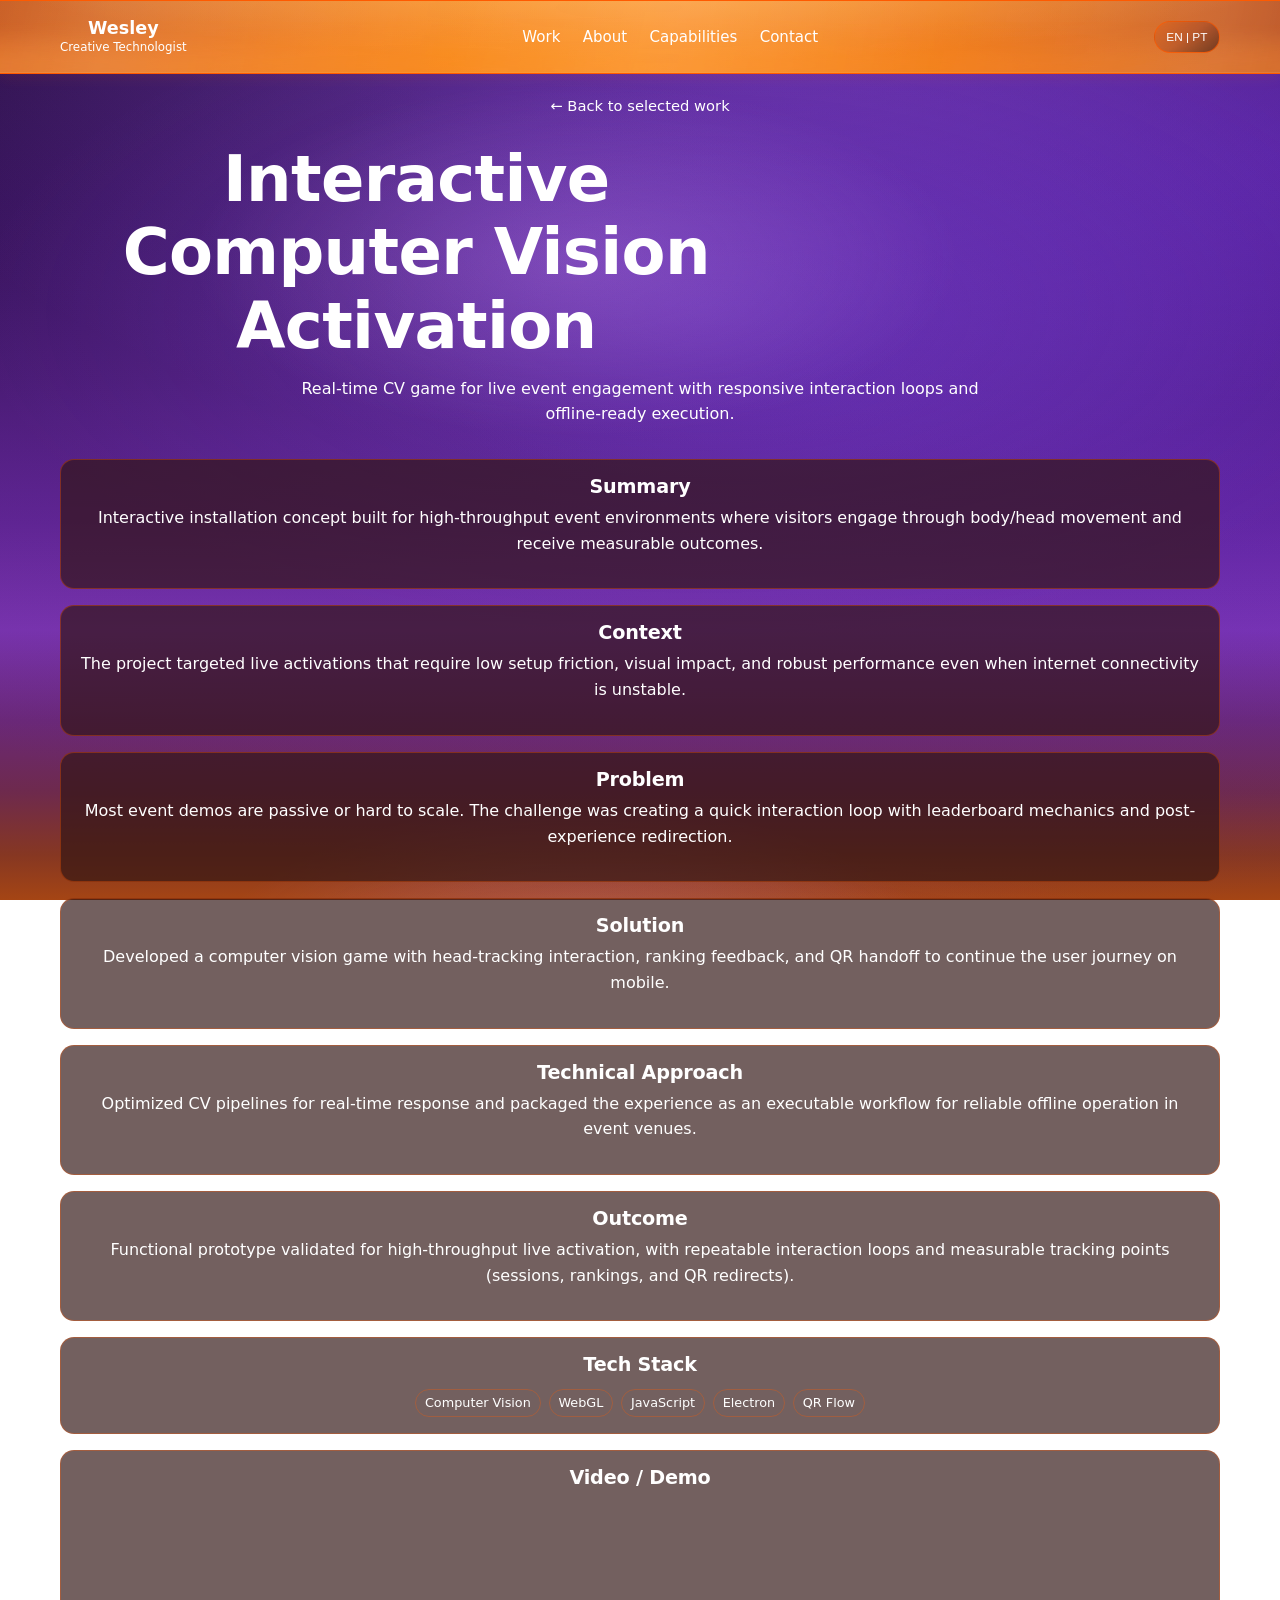
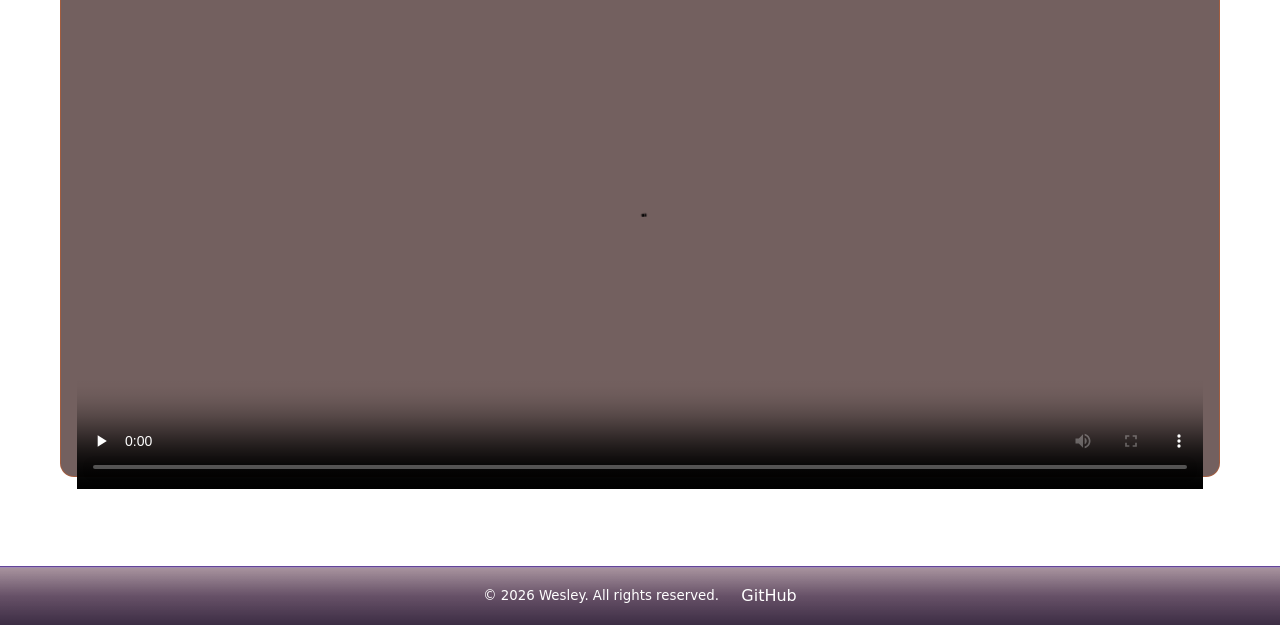
==== projects/activation.html @ 6552a95b "hi" ====
﻿<!doctype html>
<html lang="en" data-lang="en">
<head>
  <meta charset="utf-8">
  <meta name="viewport" content="width=device-width, initial-scale=1">
  <title>Interactive Computer Vision Activation | Wesley Lirio</title>
  <meta name="description" content="Case study: Interactive Computer Vision Activation for live events.">
  <meta property="og:title" content="Interactive Computer Vision Activation | Wesley Lirio">
  <meta property="og:description" content="Real-time CV game for live event engagement.">
  <meta property="og:type" content="article">
  <meta property="og:image" content="../assets/img/activation-thumb.jpg">
  <link rel="icon" type="image/svg+xml" href="../assets/img/favicon.svg">
  <link rel="stylesheet" href="../styles.css">
</head>
<body>
  <a class="skip-link" href="#main-content">Skip to content</a>

  <header class="site-header" id="top">
    <div class="container header-inner">
      <a href="../index.html" class="brand" aria-label="Home">
        <span class="brand-main">Wesley</span>
        <span class="brand-sub">Creative Technologist</span>
      </a>
      <nav aria-label="Primary navigation">
        <ul class="nav-list">
          <li><a href="../index.html#work">Work</a></li>
          <li><a href="../index.html#about">About</a></li>
          <li><a href="../index.html#capabilities">Capabilities</a></li>
          <li><a href="../index.html#contact">Contact</a></li>
        </ul>
      </nav>
      <button class="lang-toggle" id="langToggle" type="button" aria-label="Toggle language" aria-pressed="false">EN | PT</button>
    </div>
  </header>

  <main class="container section project-main" id="main-content">
    <a class="back-link" href="../index.html#work">← Back to selected work</a>

    <header class="project-header">
      <h1>Interactive Computer Vision Activation</h1>
      <p>Real-time CV game for live event engagement with responsive interaction loops and offline-ready execution.</p>
    </header>

    <div class="project-grid">
      <section class="project-block">
        <h2>Summary</h2>
        <p>Interactive installation concept built for high-throughput event environments where visitors engage through body/head movement and receive measurable outcomes.</p>
      </section>

      <section class="project-block">
        <h2>Context</h2>
        <p>The project targeted live activations that require low setup friction, visual impact, and robust performance even when internet connectivity is unstable.</p>
      </section>

      <section class="project-block">
        <h2>Problem</h2>
        <p>Most event demos are passive or hard to scale. The challenge was creating a quick interaction loop with leaderboard mechanics and post-experience redirection.</p>
      </section>

      <section class="project-block">
        <h2>Solution</h2>
        <p>Developed a computer vision game with head-tracking interaction, ranking feedback, and QR handoff to continue the user journey on mobile.</p>
      </section>

      <section class="project-block">
        <h2>Technical Approach</h2>
        <p>Optimized CV pipelines for real-time response and packaged the experience as an executable workflow for reliable offline operation in event venues.</p>
      </section>

      <section class="project-block">
        <h2>Outcome</h2>
        <p>Functional prototype validated for high-throughput live activation, with repeatable interaction loops and measurable tracking points (sessions, rankings, and QR redirects).</p>
      </section>

      <section class="project-block">
        <h2>Tech Stack</h2>
        <div class="tech-stack">
          <span>Computer Vision</span>
          <span>WebGL</span>
          <span>JavaScript</span>
          <span>Electron</span>
          <span>QR Flow</span>
        </div>
      </section>

      <section class="project-block">
        <h2>Video / Demo</h2>
        <video controls preload="none" poster="../assets/img/activation-thumb.jpg">
          <source src="../assets/video/activation-preview.mp4" type="video/mp4">
          Your browser does not support HTML5 video.
        </video>
        <div class="video-placeholder">Video coming soon. Replace with demo footage when available.</div>
      </section>
    </div>
  </main>

  <footer class="site-footer">
    <div class="container footer-inner">
      <small>&copy; <span id="year"></span> Wesley. All rights reserved.</small>
      <a href="https://github.com/" target="_blank" rel="noopener noreferrer">GitHub</a>
    </div>
  </footer>

  <script src="../main.js"></script>
</body>
</html>
---- styles.css ----
﻿:root {
  --bg: #2a1209;
  --bg-elev: rgba(50, 22, 20, 0.68);
  --bg-soft: rgba(58, 24, 30, 0.74);
  --text: #ffffff;
  --muted: #ffffff;
  --accent: #ff5a00;
  --accent-violet: #8f63ff;
  --accent-soft: #8b2a1d;
  --border: rgba(255, 90, 0, 0.34);
  --border-hot: rgba(255, 90, 0, 0.62);
  --max-width: 1160px;
  --radius: 14px;
  --header-height: 72px;
  --shadow: 0 14px 44px rgba(12, 2, 2, 0.4);
}

* {
  box-sizing: border-box;
}

html {
  scroll-behavior: smooth;
}

body {
  margin: 0;
  font-family: system-ui, -apple-system, Segoe UI, Roboto, Helvetica, Arial, sans-serif;
  background:
    radial-gradient(46% 34% at 50% 36%, rgba(215, 156, 255, 0.26) 0%, rgba(215, 156, 255, 0) 72%),
    radial-gradient(70% 52% at 50% 36%, rgba(152, 92, 255, 0.22) 0%, rgba(152, 92, 255, 0) 74%),
    radial-gradient(90% 70% at 50% 36%, rgba(96, 52, 208, 0.2) 0%, rgba(96, 52, 208, 0) 76%),
    radial-gradient(96rem 56rem at 50% -10%, rgba(168, 88, 255, 0.56), transparent 66%),
    radial-gradient(84rem 50rem at 82% 14%, rgba(120, 42, 255, 0.38), transparent 72%),
    radial-gradient(100rem 62rem at 50% 210%, rgba(255, 98, 0, 0.62), transparent 72%),
    linear-gradient(180deg, #210d36 0%, #331153 22%, #491a70 42%, #5f2490 58%, #7833ac 70%, #6a2878 80%, #6e2a4d 88%, #863722 95%, #a54514 100%);
  color: var(--text);
  line-height: 1.6;
  background-attachment: fixed;
  text-align: center;
  background-size: 90% 80%, 110% 96%, 132% 116%, 120% 120%, 125% 125%, 130% 130%, 100% 100%;
  animation: heroShaderRipple 5.8s ease-in-out infinite;
}

a {
  color: var(--text);
  text-decoration: none;
  transition: color 180ms ease;
}

a:hover {
  color: #ffffff;
}

img,
video {
  display: block;
  width: 100%;
  height: 100%;
  object-fit: cover;
}

:focus-visible {
  outline: 2px solid var(--accent);
  outline-offset: 3px;
  border-radius: 4px;
}

.skip-link {
  position: absolute;
  left: -9999px;
  top: auto;
}

.skip-link:focus {
  left: 16px;
  top: 16px;
  background: #fff;
  color: #000;
  padding: 8px 12px;
  z-index: 3000;
}

.container {
  width: min(100% - 2.4rem, var(--max-width));
  margin-inline: auto;
}

.section {
  padding: clamp(3.4rem, 7vw, 6rem) 0;
  scroll-margin-top: calc(var(--header-height) + 1rem);
}

.section-head {
  margin-bottom: 1.25rem;
}

h1,
h2,
h3 {
  margin: 0;
  line-height: 1.15;
  letter-spacing: -0.01em;
}

h1 {
  font-size: clamp(2rem, 5vw, 4rem);
  max-width: 16ch;
}

h2 {
  font-size: clamp(1.5rem, 3.1vw, 2.2rem);
}

p {
  margin: 0 0 1rem;
  color: #ffffff;
}


.site-header {
  position: sticky;
  top: 0;
  z-index: 1000;
  border-top: 1px solid #ff5a00;
  border-bottom: 1px solid #ff5a00;
  overflow: hidden;
  background-clip: padding-box;
  background:
    radial-gradient(66% 190% at 50% -36%, rgba(255, 235, 170, 0.42) 0%, rgba(255, 235, 170, 0) 58%),
    radial-gradient(58% 160% at 50% 20%, rgba(255, 110, 16, 0.42) 0%, rgba(255, 110, 16, 0) 64%),
    radial-gradient(120% 220% at 14% 100%, rgba(255, 90, 0, 0.28) 0%, rgba(255, 90, 0, 0) 62%),
    linear-gradient(100deg, rgba(168, 58, 16, 0.92) 0%, rgba(238, 106, 24, 0.93) 36%, rgba(255, 126, 30, 0.94) 50%, rgba(236, 104, 22, 0.93) 64%, rgba(160, 55, 15, 0.92) 100%);
  background-size: 140% 140%;
  background-position: 50% 48%;
  animation: sunsetDrift 7.8s ease-in-out infinite alternate;
  box-shadow: inset 0 -1px 0 rgba(255, 170, 88, 0.2), 0 0 16px rgba(255, 90, 0, 0.14);
}

.site-header::before {
  content: "";
  position: absolute;
  inset: -38% -30%;
  pointer-events: none;
  background:
    radial-gradient(30% 46% at 8% 72%, rgba(255, 154, 58, 0.44) 0%, rgba(255, 154, 58, 0) 72%),
    radial-gradient(32% 48% at 28% 74%, rgba(255, 124, 26, 0.38) 0%, rgba(255, 124, 26, 0) 72%),
    radial-gradient(30% 46% at 48% 70%, rgba(255, 142, 36, 0.42) 0%, rgba(255, 142, 36, 0) 72%),
    radial-gradient(34% 50% at 70% 76%, rgba(255, 118, 20, 0.38) 0%, rgba(255, 118, 20, 0) 72%),
    radial-gradient(30% 46% at 92% 72%, rgba(255, 150, 50, 0.4) 0%, rgba(255, 150, 50, 0) 72%);
  filter: blur(5px);
  opacity: 0.98;
  animation: waveRoll 4.4s ease-in-out infinite;
}

.site-header::after {
  content: "";
  position: absolute;
  inset: -28% -24%;
  pointer-events: none;
  background:
    linear-gradient(102deg, rgba(255, 214, 148, 0) 8%, rgba(255, 214, 148, 0.28) 22%, rgba(255, 114, 18, 0.46) 40%, rgba(255, 162, 78, 0.4) 52%, rgba(255, 114, 18, 0.4) 66%, rgba(255, 214, 148, 0.22) 80%, rgba(255, 214, 148, 0) 92%);
  mix-blend-mode: screen;
  filter: blur(8px);
  opacity: 0.88;
  animation: crestSweep 4.2s ease-in-out infinite;
}

.header-inner {
  min-height: var(--header-height);
  display: grid;
  grid-template-columns: auto 1fr auto;
  align-items: center;
  gap: 1rem;
  position: relative;
  z-index: 1;
}

@keyframes sunsetDrift {
  0% {
    background-position: 38% 46%;
    filter: saturate(1.02) brightness(0.94);
  }
  50% {
    background-position: 60% 56%;
    filter: saturate(1.2) brightness(1.1);
  }
  100% {
    background-position: 40% 50%;
    filter: saturate(1.05) brightness(0.96);
  }
}

@keyframes waveRoll {
  0% {
    transform: translateX(-10%) translateY(4%) scaleX(1.06) scaleY(0.94);
    opacity: 0.8;
  }
  25% {
    transform: translateX(3%) translateY(-3%) scaleX(0.96) scaleY(1.04);
    opacity: 1;
  }
  50% {
    transform: translateX(12%) translateY(2%) scaleX(1.08) scaleY(0.96);
    opacity: 0.88;
  }
  75% {
    transform: translateX(1%) translateY(-4%) scaleX(0.98) scaleY(1.04);
    opacity: 1;
  }
  100% {
    transform: translateX(-11%) translateY(3%) scaleX(1.07) scaleY(0.95);
    opacity: 0.82;
  }
}

@keyframes crestSweep {
  0% {
    transform: translateX(-28%) translateY(2%) rotate(-1.2deg);
    opacity: 0.5;
  }
  35% {
    transform: translateX(8%) translateY(-2%) rotate(0.9deg);
    opacity: 0.92;
  }
  50% {
    transform: translateX(20%) translateY(0%) rotate(1deg);
    opacity: 1;
  }
  75% {
    transform: translateX(4%) translateY(2%) rotate(-0.7deg);
    opacity: 0.84;
  }
  100% {
    transform: translateX(-26%) translateY(-1%) rotate(-1deg);
    opacity: 0.54;
  }
}

@keyframes heroShaderRipple {
  0% {
    background-position:
      50% 36%,
      50% 36%,
      50% 36%,
      46% -6%,
      80% 16%,
      50% 210%,
      50% 0%;
    background-size: 84% 74%, 102% 90%, 122% 106%, 120% 120%, 125% 125%, 130% 130%, 100% 100%;
    filter: saturate(0.98) brightness(0.97);
  }
  30% {
    background-position:
      48.5% 34.4%,
      51.4% 36.8%,
      49.3% 36.2%,
      54% -4%,
      74% 22%,
      52% 206%,
      50% 0%;
    background-size: 124% 108%, 140% 122%, 164% 144%, 124% 124%, 128% 128%, 132% 132%, 100% 100%;
    filter: saturate(1.12) brightness(1.05);
  }
  55% {
    background-position:
      51.2% 37.6%,
      49.2% 35.2%,
      51.4% 36.9%,
      50% -10%,
      86% 14%,
      49% 214%,
      50% 0%;
    background-size: 148% 130%, 166% 146%, 186% 164%, 128% 128%, 132% 132%, 136% 136%, 100% 100%;
    filter: saturate(1.16) brightness(1.08);
  }
  78% {
    background-position:
      48.8% 36.8%,
      51.7% 34.8%,
      49.1% 35.8%,
      44% -8%,
      82% 18%,
      47% 216%,
      50% 0%;
    background-size: 130% 114%, 148% 128%, 170% 150%, 124% 124%, 129% 129%, 133% 133%, 100% 100%;
    filter: saturate(1.08) brightness(1.03);
  }
  100% {
    background-position:
      50% 36%,
      50% 36%,
      50% 36%,
      46% -6%,
      84% 18%,
      50% 212%,
      50% 0%;
    background-size: 84% 74%, 102% 90%, 122% 106%, 120% 120%, 125% 125%, 130% 130%, 100% 100%;
    filter: saturate(1) brightness(0.98);
  }
}

.brand {
  display: inline-flex;
  flex-direction: column;
  line-height: 1;
}

.brand-main {
  font-size: 1.1rem;
  font-weight: 700;
}

.brand-sub {
  margin-top: 0.3rem;
  font-size: 0.74rem;
  color: var(--muted);
}

.nav-list {
  list-style: none;
  margin: 0;
  padding: 0;
  display: flex;
  justify-content: center;
  gap: clamp(0.8rem, 2vw, 1.4rem);
}

.nav-list a {
  color: #ffffff;
  font-size: 0.94rem;
}

.nav-list a:hover {
  color: #ffffff;
}

.lang-toggle {
  border: 1px solid rgba(255, 90, 0, 0.72);
  background: linear-gradient(145deg, rgba(255, 90, 0, 0.22), rgba(124, 37, 24, 0.28) 50%, rgba(36, 15, 18, 0.58) 100%);
  color: var(--text);
  cursor: pointer;
  padding: 0.48rem 0.72rem;
  border-radius: 999px;
  font-size: 0.74rem;
  transition: border-color 180ms ease, color 180ms ease, box-shadow 180ms ease;
}

.lang-toggle:hover {
  border-color: var(--accent);
  color: #ffffff;
  box-shadow: 0 0 0 1px rgba(255, 90, 0, 0.5), 0 0 16px rgba(255, 90, 0, 0.28);
}

.hero {
  min-height: min(80vh, 780px);
  display: grid;
  align-content: center;
  gap: 1.15rem;
  justify-items: center;
}

.eyebrow {
  margin: 0;
  color: #ffffff;
  font-size: 0.8rem;
  letter-spacing: 0.08em;
  text-transform: uppercase;
}

.hero-sub {
  max-width: 62ch;
  margin: 0;
  color: #ffffff;
  font-size: clamp(1rem, 1.4vw, 1.18rem);
}

.hero-cred {
  margin: 0;
  color: #ffffff;
  font-size: clamp(0.98rem, 1.2vw, 1.08rem);
}

.btn {
  display: inline-flex;
  justify-self: center;
  margin-top: 0.5rem;
  border: 1px solid rgba(255, 90, 0, 0.68);
  color: #ffffff;
  background: linear-gradient(135deg, rgba(255, 90, 0, 0.24), rgba(124, 37, 24, 0.26), rgba(41, 17, 20, 0.5));
  padding: 0.72rem 1rem;
  border-radius: 999px;
  font-weight: 600;
  font-size: 0.93rem;
  transition: background-color 180ms ease, border-color 180ms ease, transform 180ms ease, box-shadow 180ms ease;
}

.btn:hover {
  background: linear-gradient(135deg, rgba(255, 90, 0, 0.34), rgba(138, 41, 30, 0.3), rgba(62, 21, 40, 0.42));
  border-color: var(--accent);
  transform: translateY(-1px);
  box-shadow: 0 0 0 1px rgba(255, 90, 0, 0.35), 0 0 20px rgba(255, 90, 0, 0.24);
}

.work-grid {
  display: grid;
  grid-template-columns: repeat(3, minmax(0, 1fr));
  gap: 1rem;
}

.work-card {
  border: 1px solid var(--border);
  border-radius: var(--radius);
  overflow: hidden;
  background: var(--bg-elev);
  box-shadow: var(--shadow);
}

.work-card:hover,
.work-card:focus-within {
  border-color: var(--border-hot);
  box-shadow: var(--shadow), 0 0 0 1px rgba(255, 90, 0, 0.32), 0 0 24px rgba(255, 90, 0, 0.2);
}

.card-link-wrap {
  display: block;
}

.media-wrap {
  position: relative;
  aspect-ratio: 16 / 9;
  background: linear-gradient(120deg, rgba(84, 32, 24, 0.86), rgba(41, 18, 24, 0.96));
  overflow: hidden;
}

.media-fallback {
  position: absolute;
  inset: 0;
  display: grid;
  place-items: center;
  background: linear-gradient(120deg, rgba(86, 30, 20, 0.92), rgba(46, 16, 31, 0.96));
  color: #ffffff;
  font-size: 0.8rem;
  letter-spacing: 0.08em;
  text-transform: uppercase;
}

.media-wrap img,
.media-wrap video {
  position: absolute;
  inset: 0;
}

.media-wrap video {
  opacity: 0;
  transition: opacity 220ms ease;
}

.work-card.is-previewing .media-wrap video {
  opacity: 1;
}

.mobile-open {
  position: absolute;
  right: 0.7rem;
  bottom: 0.7rem;
  border: 1px solid rgba(255, 90, 0, 0.58);
  background: rgba(53, 20, 19, 0.66);
  color: #ffffff;
  padding: 0.22rem 0.55rem;
  border-radius: 999px;
  font-size: 0.72rem;
  display: none;
}

.card-body {
  padding: 1rem;
  text-align: center;
}

.card-body h3 {
  font-size: 1.05rem;
}

.card-body p {
  margin-top: 0.45rem;
  margin-bottom: 0.7rem;
  font-size: 0.93rem;
}

.card-body ul {
  margin: 0 0 0.9rem;
  padding-left: 0;
  list-style-position: inside;
  color: #ffffff;
  font-size: 0.86rem;
}

.card-body li {
  margin-bottom: 0.38rem;
}

.tags {
  display: flex;
  flex-wrap: wrap;
  gap: 0.5rem;
  margin-bottom: 0.9rem;
}

.tags span {
  border: 1px solid rgba(255, 90, 0, 0.34);
  background: var(--bg-soft);
  color: #ffffff;
  border-radius: 999px;
  padding: 0.2rem 0.55rem;
  font-size: 0.72rem;
}

.case-link {
  display: inline-flex;
  align-items: center;
  gap: 0.3rem;
  color: #ffffff;
  font-size: 0.9rem;
}

.case-link:hover {
  color: #ffffff;
}

.capabilities-list,
.contact-list {
  margin: 0 0 1rem;
  padding-left: 0;
  list-style-position: inside;
}

.capabilities-list li,
.contact-list li {
  margin-bottom: 0.5rem;
}

.tools-line {
  margin-top: 1.1rem;
  color: var(--muted);
  font-size: 0.9rem;
}

.site-footer {
  border-top: 1px solid rgba(143, 99, 255, 0.45);
  background: linear-gradient(180deg, rgba(66, 20, 44, 0.45), rgba(44, 14, 45, 0.72), rgba(28, 10, 37, 0.86));
  box-shadow: inset 0 1px 0 rgba(143, 99, 255, 0.22);
  padding: 1rem 0;
}

.site-footer a {
  color: #ffffff;
}

.site-footer a:hover {
  color: #ffffff;
}

.footer-inner {
  display: flex;
  justify-content: center;
  align-items: center;
  gap: 1.4rem;
  text-align: center;
}

.project-main {
  padding-top: 1.2rem;
}

.back-link {
  color: var(--muted);
  font-size: 0.92rem;
}

.back-link:hover {
  color: #ffffff;
}

.project-header {
  margin-top: 1.5rem;
  margin-bottom: 2rem;
}

.project-header p {
  margin-top: 0.75rem;
  max-width: 70ch;
  margin-inline: auto;
}

.project-grid {
  display: grid;
  grid-template-columns: 1fr;
  gap: 1rem;
}

.project-block {
  border: 1px solid var(--border);
  background: var(--bg-elev);
  border-radius: var(--radius);
  padding: 1rem;
  text-align: center;
}

.project-block:hover,
.project-block:focus-within {
  border-color: var(--border-hot);
  box-shadow: 0 0 0 1px rgba(255, 90, 0, 0.32), 0 0 22px rgba(255, 90, 0, 0.18);
}

.project-block h2 {
  font-size: 1.2rem;
  margin-bottom: 0.45rem;
}

.tech-stack {
  display: flex;
  flex-wrap: wrap;
  gap: 0.5rem;
  margin-top: 0.75rem;
  justify-content: center;
}

.tech-stack span {
  border: 1px solid rgba(255, 90, 0, 0.32);
  border-radius: 999px;
  padding: 0.2rem 0.55rem;
  font-size: 0.8rem;
  color: #ffffff;
}

.video-placeholder {
  min-height: 220px;
  border: 1px dashed rgba(255, 90, 0, 0.44);
  border-radius: 12px;
  display: none;
  place-items: center;
  background: rgba(49, 18, 29, 0.72);
  color: #ffffff;
  text-align: center;
  padding: 1rem;
}

.video-placeholder.is-visible {
  display: grid;
}

@media (max-width: 980px) {
  .header-inner {
    grid-template-columns: 1fr auto;
    grid-template-areas:
      "brand lang"
      "nav nav";
    gap: 0.6rem;
    padding: 0.5rem 0 0.7rem;
  }

  .brand {
    grid-area: brand;
  }

  nav {
    grid-area: nav;
  }

  .lang-toggle {
    grid-area: lang;
    justify-self: end;
  }

  .nav-list {
    justify-content: flex-start;
    flex-wrap: wrap;
  }

  .work-grid {
    grid-template-columns: repeat(2, minmax(0, 1fr));
  }
}

@media (max-width: 720px) {
  .container {
    width: min(100% - 1.3rem, var(--max-width));
  }

  .hero {
    min-height: auto;
    padding-top: 1.4rem;
  }

  .work-grid {
    grid-template-columns: 1fr;
  }

  .mobile-open {
    display: inline-flex;
  }

  .footer-inner {
    flex-direction: column;
    align-items: center;
  }

  body {
    background-attachment: scroll;
  }
}

@media (prefers-reduced-motion: reduce) {
  *,
  *::before,
  *::after {
    animation: none !important;
    transition-duration: 0.01ms !important;
    scroll-behavior: auto !important;
  }
}
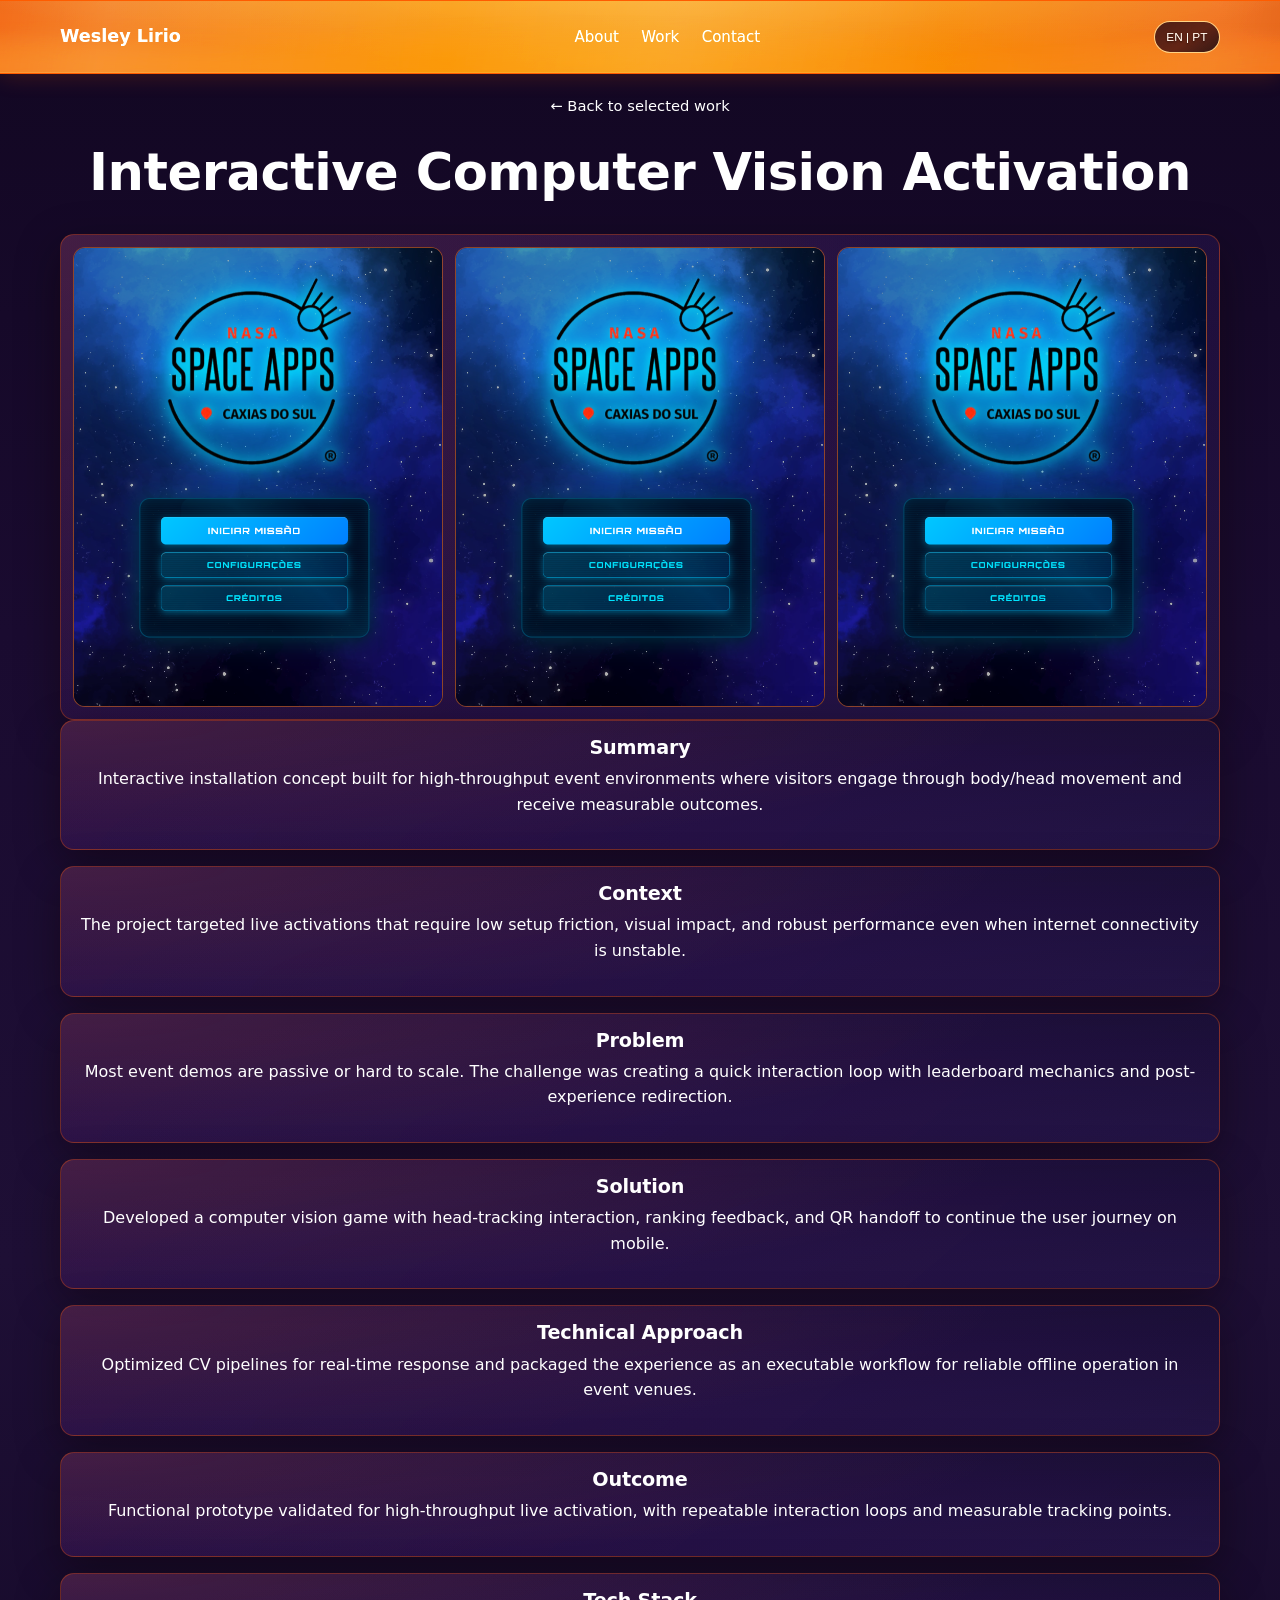
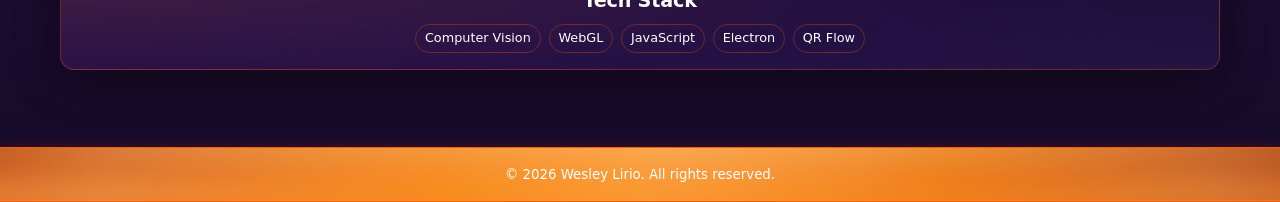
==== commit ade152e0: "feat: update portfolio project pages, media galleries, and i18n" ====
--- a/projects/activation.html
+++ b/projects/activation.html
@@ -1,4 +1,4 @@
-﻿<!doctype html>
+<!doctype html>
 <html lang="en" data-lang="en">
 <head>
   <meta charset="utf-8">
@@ -8,7 +8,7 @@
   <meta property="og:title" content="Interactive Computer Vision Activation | Wesley Lirio">
   <meta property="og:description" content="Real-time CV game for live event engagement.">
   <meta property="og:type" content="article">
-  <meta property="og:image" content="../assets/img/activation-thumb.jpg">
+  <meta property="og:image" content="../assets/img/spacegame-thumb.png">
   <link rel="icon" type="image/svg+xml" href="../assets/img/favicon.svg">
   <link rel="stylesheet" href="../styles.css">
 </head>
@@ -18,15 +18,13 @@
   <header class="site-header" id="top">
     <div class="container header-inner">
       <a href="../index.html" class="brand" aria-label="Home">
-        <span class="brand-main">Wesley</span>
-        <span class="brand-sub">Creative Technologist</span>
+        <span class="brand-main">Wesley Lirio</span>
       </a>
       <nav aria-label="Primary navigation">
         <ul class="nav-list">
-          <li><a href="../index.html#work">Work</a></li>
-          <li><a href="../index.html#about">About</a></li>
-          <li><a href="../index.html#capabilities">Capabilities</a></li>
-          <li><a href="../index.html#contact">Contact</a></li>
+          <li><a href="../index.html#about" data-i18n="nav_about">About</a></li>
+          <li><a href="../index.html#work" data-i18n="nav_work">Work</a></li>
+          <li><a href="../index.html#contact" data-i18n="nav_contact">Contact</a></li>
         </ul>
       </nav>
       <button class="lang-toggle" id="langToggle" type="button" aria-label="Toggle language" aria-pressed="false">EN | PT</button>
@@ -34,46 +32,60 @@
   </header>
 
   <main class="container section project-main" id="main-content">
-    <a class="back-link" href="../index.html#work">← Back to selected work</a>
+    <a class="back-link" href="../index.html#work" data-i18n="activation_back">? Back to selected work</a>
 
     <header class="project-header">
-      <h1>Interactive Computer Vision Activation</h1>
-      <p>Real-time CV game for live event engagement with responsive interaction loops and offline-ready execution.</p>
+      <h1 data-i18n="activation_title">Interactive Computer Vision Activation</h1>
     </header>
+
+    <section class="project-block activation-reels" data-sync-reels="12">
+      <div class="reels-grid">
+        <video muted playsinline autoplay preload="metadata" poster="../assets/img/spacegame-thumb.png">
+          <source src="../assets/video/activation-reel-1.mp4" type="video/mp4">
+        </video>
+        <video muted playsinline autoplay preload="metadata" poster="../assets/img/spacegame-thumb.png">
+          <source src="../assets/video/activation-reel-2.mp4" type="video/mp4">
+        </video>
+        <video muted playsinline autoplay preload="metadata" poster="../assets/img/spacegame-thumb.png">
+          <source src="../assets/video/activation-reel-3.mp4" type="video/mp4">
+        </video>
+      </div>
+      <div class="video-placeholder">Video unavailable.</div>
+    </section>
 
     <div class="project-grid">
       <section class="project-block">
-        <h2>Summary</h2>
-        <p>Interactive installation concept built for high-throughput event environments where visitors engage through body/head movement and receive measurable outcomes.</p>
+        <h2 data-i18n="activation_summary_title">Summary</h2>
+        <p data-i18n="activation_summary_text">Interactive installation concept built for high-throughput event environments where visitors engage through body/head movement and receive measurable outcomes.</p>
       </section>
 
       <section class="project-block">
-        <h2>Context</h2>
-        <p>The project targeted live activations that require low setup friction, visual impact, and robust performance even when internet connectivity is unstable.</p>
+        <h2 data-i18n="activation_context_title">Context</h2>
+        <p data-i18n="activation_context_text">The project targeted live activations that require low setup friction, visual impact, and robust performance even when internet connectivity is unstable.</p>
       </section>
 
       <section class="project-block">
-        <h2>Problem</h2>
-        <p>Most event demos are passive or hard to scale. The challenge was creating a quick interaction loop with leaderboard mechanics and post-experience redirection.</p>
+        <h2 data-i18n="activation_problem_title">Problem</h2>
+        <p data-i18n="activation_problem_text">Most event demos are passive or hard to scale. The challenge was creating a quick interaction loop with leaderboard mechanics and post-experience redirection.</p>
       </section>
 
       <section class="project-block">
-        <h2>Solution</h2>
-        <p>Developed a computer vision game with head-tracking interaction, ranking feedback, and QR handoff to continue the user journey on mobile.</p>
+        <h2 data-i18n="activation_solution_title">Solution</h2>
+        <p data-i18n="activation_solution_text">Developed a computer vision game with head-tracking interaction, ranking feedback, and QR handoff to continue the user journey on mobile.</p>
       </section>
 
       <section class="project-block">
-        <h2>Technical Approach</h2>
-        <p>Optimized CV pipelines for real-time response and packaged the experience as an executable workflow for reliable offline operation in event venues.</p>
+        <h2 data-i18n="activation_approach_title">Technical Approach</h2>
+        <p data-i18n="activation_approach_text">Optimized CV pipelines for real-time response and packaged the experience as an executable workflow for reliable offline operation in event venues.</p>
       </section>
 
       <section class="project-block">
-        <h2>Outcome</h2>
-        <p>Functional prototype validated for high-throughput live activation, with repeatable interaction loops and measurable tracking points (sessions, rankings, and QR redirects).</p>
+        <h2 data-i18n="activation_outcome_title">Outcome</h2>
+        <p data-i18n="activation_outcome_text">Functional prototype validated for high-throughput live activation, with repeatable interaction loops and measurable tracking points.</p>
       </section>
 
       <section class="project-block">
-        <h2>Tech Stack</h2>
+        <h2 data-i18n="activation_stack_title">Tech Stack</h2>
         <div class="tech-stack">
           <span>Computer Vision</span>
           <span>WebGL</span>
@@ -82,22 +94,12 @@
           <span>QR Flow</span>
         </div>
       </section>
-
-      <section class="project-block">
-        <h2>Video / Demo</h2>
-        <video controls preload="none" poster="../assets/img/activation-thumb.jpg">
-          <source src="../assets/video/activation-preview.mp4" type="video/mp4">
-          Your browser does not support HTML5 video.
-        </video>
-        <div class="video-placeholder">Video coming soon. Replace with demo footage when available.</div>
-      </section>
     </div>
   </main>
 
   <footer class="site-footer">
     <div class="container footer-inner">
-      <small>&copy; <span id="year"></span> Wesley. All rights reserved.</small>
-      <a href="https://github.com/" target="_blank" rel="noopener noreferrer">GitHub</a>
+      <small>&copy; <span id="year"></span> Wesley Lirio. All rights reserved.</small>
     </div>
   </footer>
 
--- a/styles.css
+++ b/styles.css
@@ -13,6 +13,8 @@
   --radius: 14px;
   --header-height: 72px;
   --shadow: 0 14px 44px rgba(12, 2, 2, 0.4);
+  --orange-glow-low: rgba(255, 110, 28, 0.24);
+  --orange-glow-high: rgba(255, 136, 48, 0.42);
 }
 
 * {
@@ -26,20 +28,28 @@
 body {
   margin: 0;
   font-family: system-ui, -apple-system, Segoe UI, Roboto, Helvetica, Arial, sans-serif;
-  background:
-    radial-gradient(46% 34% at 50% 36%, rgba(215, 156, 255, 0.26) 0%, rgba(215, 156, 255, 0) 72%),
-    radial-gradient(70% 52% at 50% 36%, rgba(152, 92, 255, 0.22) 0%, rgba(152, 92, 255, 0) 74%),
-    radial-gradient(90% 70% at 50% 36%, rgba(96, 52, 208, 0.2) 0%, rgba(96, 52, 208, 0) 76%),
-    radial-gradient(96rem 56rem at 50% -10%, rgba(168, 88, 255, 0.56), transparent 66%),
-    radial-gradient(84rem 50rem at 82% 14%, rgba(120, 42, 255, 0.38), transparent 72%),
-    radial-gradient(100rem 62rem at 50% 210%, rgba(255, 98, 0, 0.62), transparent 72%),
-    linear-gradient(180deg, #210d36 0%, #331153 22%, #491a70 42%, #5f2490 58%, #7833ac 70%, #6a2878 80%, #6e2a4d 88%, #863722 95%, #a54514 100%);
+  background: linear-gradient(180deg, #120722 0%, #1a0b30 35%, #1e0f35 70%, #160a2a 100%);
   color: var(--text);
   line-height: 1.6;
-  background-attachment: fixed;
+  background-attachment: scroll;
   text-align: center;
-  background-size: 90% 80%, 110% 96%, 132% 116%, 120% 120%, 125% 125%, 130% 130%, 100% 100%;
-  animation: heroShaderRipple 5.8s ease-in-out infinite;
+}
+
+.shader-canvas {
+  position: fixed;
+  inset: 0;
+  width: 100vw;
+  height: 100vh;
+  pointer-events: none;
+  z-index: 0;
+  opacity: 1;
+  filter: saturate(1.22) contrast(1.08);
+}
+
+#main-content,
+.site-footer {
+  position: relative;
+  z-index: 1;
 }
 
 a {
@@ -87,7 +97,7 @@
 }
 
 .section {
-  padding: clamp(3.4rem, 7vw, 6rem) 0;
+  padding: clamp(3rem, 6vw, 4.8rem) 0;
   scroll-margin-top: calc(var(--header-height) + 1rem);
 }
 
@@ -131,13 +141,561 @@
     radial-gradient(58% 160% at 50% 20%, rgba(255, 110, 16, 0.42) 0%, rgba(255, 110, 16, 0) 64%),
     radial-gradient(120% 220% at 14% 100%, rgba(255, 90, 0, 0.28) 0%, rgba(255, 90, 0, 0) 62%),
     linear-gradient(100deg, rgba(168, 58, 16, 0.92) 0%, rgba(238, 106, 24, 0.93) 36%, rgba(255, 126, 30, 0.94) 50%, rgba(236, 104, 22, 0.93) 64%, rgba(160, 55, 15, 0.92) 100%);
+  background-size: 156% 156%;
+  background-position: 50% 48%;
+  animation: sunsetDrift 5.6s ease-in-out infinite alternate;
+  box-shadow: inset 0 -1px 0 rgba(255, 170, 88, 0.34), 0 0 24px rgba(255, 90, 0, 0.24);
+  filter: saturate(1.18) brightness(1.08);
+}
+
+.site-header::before {
+  content: "";
+  position: absolute;
+  inset: -38% -30%;
+  pointer-events: none;
+  background:
+    radial-gradient(30% 46% at 8% 72%, rgba(255, 154, 58, 0.44) 0%, rgba(255, 154, 58, 0) 72%),
+    radial-gradient(32% 48% at 28% 74%, rgba(255, 124, 26, 0.38) 0%, rgba(255, 124, 26, 0) 72%),
+    radial-gradient(30% 46% at 48% 70%, rgba(255, 142, 36, 0.42) 0%, rgba(255, 142, 36, 0) 72%),
+    radial-gradient(34% 50% at 70% 76%, rgba(255, 118, 20, 0.38) 0%, rgba(255, 118, 20, 0) 72%),
+    radial-gradient(30% 46% at 92% 72%, rgba(255, 150, 50, 0.4) 0%, rgba(255, 150, 50, 0) 72%);
+  filter: blur(4px);
+  opacity: 1;
+  animation: waveRoll 3.6s ease-in-out infinite;
+}
+
+.site-header::after {
+  content: "";
+  position: absolute;
+  inset: -28% -24%;
+  pointer-events: none;
+  background:
+    linear-gradient(102deg, rgba(255, 214, 148, 0) 8%, rgba(255, 214, 148, 0.28) 22%, rgba(255, 114, 18, 0.46) 40%, rgba(255, 162, 78, 0.4) 52%, rgba(255, 114, 18, 0.4) 66%, rgba(255, 214, 148, 0.22) 80%, rgba(255, 214, 148, 0) 92%);
+  mix-blend-mode: screen;
+  filter: blur(6px);
+  opacity: 1;
+  animation: crestSweep 3.4s ease-in-out infinite;
+}
+
+.header-inner {
+  min-height: var(--header-height);
+  display: grid;
+  grid-template-columns: auto 1fr auto;
+  align-items: center;
+  gap: 1rem;
+  position: relative;
+  z-index: 1;
+}
+
+@keyframes sunsetDrift {
+  0% {
+    background-position: 38% 46%;
+    filter: saturate(1.02) brightness(0.94);
+  }
+  50% {
+    background-position: 60% 56%;
+    filter: saturate(1.2) brightness(1.1);
+  }
+  100% {
+    background-position: 40% 50%;
+    filter: saturate(1.05) brightness(0.96);
+  }
+}
+
+@keyframes orangeEdgePulse {
+  0% {
+    box-shadow: 0 0 0 1px rgba(255, 100, 18, 0.28), 0 0 10px var(--orange-glow-low);
+    border-color: rgba(255, 96, 14, 0.55);
+  }
+  50% {
+    box-shadow: 0 0 0 1px rgba(255, 134, 42, 0.44), 0 0 20px var(--orange-glow-high);
+    border-color: rgba(255, 140, 44, 0.86);
+  }
+  100% {
+    box-shadow: 0 0 0 1px rgba(255, 100, 18, 0.28), 0 0 10px var(--orange-glow-low);
+    border-color: rgba(255, 96, 14, 0.55);
+  }
+}
+
+@keyframes waveRoll {
+  0% {
+    transform: translateX(-10%) translateY(4%) scaleX(1.06) scaleY(0.94);
+    opacity: 0.8;
+  }
+  25% {
+    transform: translateX(3%) translateY(-3%) scaleX(0.96) scaleY(1.04);
+    opacity: 1;
+  }
+  50% {
+    transform: translateX(12%) translateY(2%) scaleX(1.08) scaleY(0.96);
+    opacity: 0.88;
+  }
+  75% {
+    transform: translateX(1%) translateY(-4%) scaleX(0.98) scaleY(1.04);
+    opacity: 1;
+  }
+  100% {
+    transform: translateX(-11%) translateY(3%) scaleX(1.07) scaleY(0.95);
+    opacity: 0.82;
+  }
+}
+
+@keyframes crestSweep {
+  0% {
+    transform: translateX(-28%) translateY(2%) rotate(-1.2deg);
+    opacity: 0.5;
+  }
+  35% {
+    transform: translateX(8%) translateY(-2%) rotate(0.9deg);
+    opacity: 0.92;
+  }
+  50% {
+    transform: translateX(20%) translateY(0%) rotate(1deg);
+    opacity: 1;
+  }
+  75% {
+    transform: translateX(4%) translateY(2%) rotate(-0.7deg);
+    opacity: 0.84;
+  }
+  100% {
+    transform: translateX(-26%) translateY(-1%) rotate(-1deg);
+    opacity: 0.54;
+  }
+}
+
+.brand {
+  display: inline-flex;
+  flex-direction: column;
+  line-height: 1;
+}
+
+.brand-main {
+  font-size: 1.1rem;
+  font-weight: 700;
+}
+
+.brand-sub {
+  margin-top: 0.3rem;
+  font-size: 0.74rem;
+  color: var(--muted);
+}
+
+.nav-list {
+  list-style: none;
+  margin: 0;
+  padding: 0;
+  display: flex;
+  justify-content: center;
+  gap: clamp(0.8rem, 2vw, 1.4rem);
+}
+
+.nav-list a {
+  color: #ffffff;
+  font-size: 0.94rem;
+}
+
+.nav-list a:hover {
+  color: #ffffff;
+}
+
+.lang-toggle {
+  border: 1px solid rgba(255, 214, 148, 0.9);
+  background: linear-gradient(145deg, rgba(35, 11, 18, 0.82), rgba(62, 22, 20, 0.86) 55%, rgba(26, 12, 18, 0.9) 100%);
+  color: #fff8ef;
+  cursor: pointer;
+  padding: 0.48rem 0.72rem;
+  border-radius: 999px;
+  font-size: 0.74rem;
+  text-shadow: 0 1px 2px rgba(0, 0, 0, 0.45);
+  transition: border-color 180ms ease, color 180ms ease, box-shadow 180ms ease, background-color 180ms ease;
+  animation: orangeEdgePulse 5.6s ease-in-out infinite;
+}
+
+.lang-toggle:hover {
+  border-color: #ffd696;
+  color: #ffffff;
+  background: linear-gradient(145deg, rgba(52, 18, 22, 0.88), rgba(76, 28, 24, 0.9) 55%, rgba(34, 14, 22, 0.92) 100%);
+  box-shadow: 0 0 0 1px rgba(255, 170, 88, 0.55), 0 0 16px rgba(255, 140, 44, 0.34);
+}
+
+.hero {
+  min-height: calc(100vh - var(--header-height));
+  display: grid;
+  align-content: center;
+  gap: 1.15rem;
+  justify-items: center;
+}
+
+.hero.section {
+  padding-top: 0;
+  padding-bottom: 0;
+}
+
+.hero h1 {
+  font-size: clamp(2.6rem, 6.5vw, 5.2rem);
+}
+
+.eyebrow {
+  margin: 0;
+  color: #ffffff;
+  font-size: 0.8rem;
+  letter-spacing: 0.08em;
+  text-transform: uppercase;
+}
+
+.hero-sub {
+  max-width: 62ch;
+  margin: 0;
+  color: #ffffff;
+  font-size: clamp(1.3rem, 1.82vw, 1.53rem);
+}
+
+#about {
+  min-height: calc(100vh - var(--header-height));
+  display: grid;
+  align-content: center;
+  justify-items: center;
+  row-gap: 0.65rem;
+}
+
+#about p {
+  font-size: clamp(1.12rem, 1.52vw, 1.36rem);
+  line-height: 1.72;
+  max-width: 68ch;
+  margin-inline: auto;
+  padding: 0.28rem 0.6rem;
+  border-radius: 0.5rem;
+  border: 1px solid rgba(255, 90, 0, 0.34);
+  background:
+    radial-gradient(140% 190% at 0% 0%, rgba(255, 132, 44, 0.1) 0%, rgba(255, 132, 44, 0) 58%),
+    radial-gradient(180% 220% at 100% 100%, rgba(152, 84, 255, 0.08) 0%, rgba(152, 84, 255, 0) 62%),
+    linear-gradient(140deg, rgba(45, 17, 74, 0.9) 0%, rgba(33, 14, 61, 0.9) 52%, rgba(22, 13, 48, 0.92) 100%);
+  backdrop-filter: blur(6px);
+  box-shadow: 0 0 0 1px rgba(255, 90, 0, 0.18), 0 6px 18px rgba(8, 7, 20, 0.24);
+  text-shadow: 0 1px 2px rgba(0, 0, 0, 0.5);
+}
+
+#about .section-head {
+  margin-bottom: 0.5rem;
+}
+
+.hero-cred {
+  margin: 0;
+  color: #ffffff;
+  font-size: clamp(0.98rem, 1.2vw, 1.08rem);
+}
+
+.btn {
+  display: inline-flex;
+  justify-self: center;
+  margin-top: 0.5rem;
+  border: 1px solid rgba(255, 90, 0, 0.68);
+  color: #ffffff;
+  background: linear-gradient(135deg, rgba(255, 90, 0, 0.24), rgba(124, 37, 24, 0.26), rgba(41, 17, 20, 0.5));
+  padding: 0.72rem 1rem;
+  border-radius: 999px;
+  font-weight: 600;
+  font-size: 0.93rem;
+  transition: background-color 180ms ease, border-color 180ms ease, transform 180ms ease, box-shadow 180ms ease;
+  animation: orangeEdgePulse 5.6s ease-in-out infinite;
+}
+
+.btn:hover {
+  background: linear-gradient(135deg, rgba(255, 90, 0, 0.34), rgba(138, 41, 30, 0.3), rgba(62, 21, 40, 0.42));
+  border-color: var(--accent);
+  transform: translateY(-1px);
+  box-shadow: 0 0 0 1px rgba(255, 90, 0, 0.35), 0 0 20px rgba(255, 90, 0, 0.24);
+}
+
+.work-grid {
+  display: grid;
+  grid-template-columns: repeat(3, minmax(0, 1fr));
+  gap: 1rem;
+}
+
+#work {
+  min-height: calc(100vh - var(--header-height));
+  display: grid;
+  align-content: center;
+}
+
+.work-card {
+  border: 1px solid var(--border);
+  border-radius: var(--radius);
+  overflow: hidden;
+  background:
+    radial-gradient(140% 190% at 0% 0%, rgba(255, 132, 44, 0.12) 0%, rgba(255, 132, 44, 0) 58%),
+    radial-gradient(180% 220% at 100% 100%, rgba(152, 84, 255, 0.1) 0%, rgba(152, 84, 255, 0) 62%),
+    linear-gradient(140deg, rgba(44, 17, 74, 0.92) 0%, rgba(32, 14, 60, 0.92) 52%, rgba(21, 13, 46, 0.94) 100%);
+  box-shadow: var(--shadow);
+  animation: orangeEdgePulse 5.6s ease-in-out infinite;
+  filter: saturate(1.01) brightness(1.01);
+}
+
+.work-card:hover,
+.work-card:focus-within {
+  border-color: var(--border-hot);
+  box-shadow: var(--shadow), 0 0 0 1px rgba(255, 90, 0, 0.32), 0 0 24px rgba(255, 90, 0, 0.2);
+}
+
+.card-link-wrap {
+  display: block;
+}
+
+.media-wrap {
+  position: relative;
+  aspect-ratio: 16 / 9;
+  background:
+    radial-gradient(120% 160% at 20% 10%, rgba(255, 144, 58, 0.26) 0%, rgba(255, 144, 58, 0) 56%),
+    linear-gradient(120deg, rgba(138, 58, 28, 0.92), rgba(86, 36, 34, 0.94), rgba(52, 21, 44, 0.96));
+  overflow: hidden;
+}
+
+.media-fallback {
+  position: absolute;
+  inset: 0;
+  display: grid;
+  place-items: center;
+  background:
+    radial-gradient(120% 160% at 20% 10%, rgba(255, 156, 72, 0.26) 0%, rgba(255, 156, 72, 0) 56%),
+    linear-gradient(120deg, rgba(146, 66, 30, 0.94), rgba(94, 40, 34, 0.96), rgba(58, 24, 48, 0.97));
+  color: #ffffff;
+  font-size: 0.8rem;
+  letter-spacing: 0.08em;
+  text-transform: uppercase;
+}
+
+.media-wrap img,
+.media-wrap video {
+  position: absolute;
+  inset: 0;
+}
+
+.media-wrap video {
+  opacity: 0;
+  transition: opacity 220ms ease;
+}
+
+.work-card.is-previewing .media-wrap video {
+  opacity: 1;
+}
+
+.mobile-open {
+  position: absolute;
+  right: 0.7rem;
+  bottom: 0.7rem;
+  border: 1px solid rgba(255, 90, 0, 0.58);
+  background: rgba(53, 20, 19, 0.66);
+  color: #ffffff;
+  padding: 0.22rem 0.55rem;
+  border-radius: 999px;
+  font-size: 0.72rem;
+  display: none;
+  animation: orangeEdgePulse 5.6s ease-in-out infinite;
+}
+
+.card-body {
+  padding: 0.9rem;
+  text-align: center;
+  background:
+    radial-gradient(140% 190% at 0% 0%, rgba(255, 132, 44, 0.1) 0%, rgba(255, 132, 44, 0) 58%),
+    radial-gradient(180% 220% at 100% 100%, rgba(152, 84, 255, 0.08) 0%, rgba(152, 84, 255, 0) 62%),
+    linear-gradient(140deg, rgba(45, 17, 74, 0.93) 0%, rgba(33, 14, 61, 0.93) 52%, rgba(22, 13, 48, 0.95) 100%);
+  display: flex;
+  flex-direction: column;
+  min-height: 254px;
+}
+
+.card-body h3 {
+  font-size: 1.05rem;
+  margin-bottom: 0.5rem;
+  min-height: 2.3rem;
+  display: flex;
+  align-items: center;
+  justify-content: center;
+}
+
+.card-body p {
+  margin-top: 0.45rem;
+  margin-bottom: 0.7rem;
+  font-size: 0.93rem;
+}
+
+.card-body ul {
+  margin: 0.1rem auto 0.35rem;
+  padding-left: 0;
+  text-align: center;
+  list-style-position: inside;
+  width: 100%;
+  min-height: 6.5rem;
+  color: #ffffff;
+  font-size: 0.86rem;
+}
+
+.card-body li {
+  margin-bottom: 0.38rem;
+}
+
+.tags {
+  display: flex;
+  flex-wrap: wrap;
+  gap: 0.5rem;
+  margin-top: 0;
+  margin-bottom: 0.35rem;
+  justify-content: center;
+  align-items: center;
+  min-height: 2rem;
+}
+
+.tags span {
+  border: 1px solid rgba(255, 90, 0, 0.34);
+  background: rgba(20, 10, 35, 0.24);
+  color: #ffffff;
+  border-radius: 999px;
+  padding: 0.2rem 0.55rem;
+  font-size: 0.72rem;
+  box-shadow: none;
+}
+
+.case-link {
+  display: flex;
+  align-items: center;
+  justify-content: center;
+  gap: 0.3rem;
+  color: #ffffff;
+  font-size: 0.92rem;
+  font-weight: 600;
+  margin-top: 0.12rem;
+  width: calc(100% + 1.8rem);
+  margin-left: -0.9rem;
+  margin-right: -0.9rem;
+  margin-bottom: -0.9rem;
+  padding: 0.62rem 1rem;
+  border-top: 1px solid rgba(255, 126, 30, 0.46);
+  background: linear-gradient(135deg, rgba(255, 104, 18, 0.16), rgba(142, 45, 29, 0.2), rgba(58, 24, 46, 0.34));
+}
+
+.case-link:hover {
+  color: #ffffff;
+  background: linear-gradient(135deg, rgba(255, 116, 24, 0.24), rgba(154, 52, 34, 0.25), rgba(69, 28, 54, 0.38));
+}
+
+.capabilities-list,
+.contact-list {
+  margin: 0 0 1rem;
+  padding-left: 0;
+}
+
+.capabilities-list li,
+.contact-list li {
+  margin-bottom: 0.5rem;
+  list-style: none;
+}
+
+.contact-list {
+  display: grid;
+  justify-content: center;
+  gap: 0.2rem;
+}
+
+.contact-panel {
+  width: min(100%, 720px);
+  margin-inline: auto;
+  padding: 1.35rem 1.15rem;
+  border: 1px solid rgba(255, 126, 30, 0.46);
+  border-radius: 14px;
+  background:
+    radial-gradient(140% 190% at 0% 0%, rgba(255, 132, 44, 0.2) 0%, rgba(255, 132, 44, 0) 56%),
+    radial-gradient(180% 220% at 100% 100%, rgba(152, 84, 255, 0.18) 0%, rgba(152, 84, 255, 0) 60%),
+    linear-gradient(140deg, rgba(52, 18, 84, 0.9) 0%, rgba(38, 15, 70, 0.9) 52%, rgba(24, 13, 52, 0.92) 100%);
+  box-shadow: 0 0 0 1px rgba(255, 124, 36, 0.34), 0 0 30px rgba(255, 124, 36, 0.24);
+  backdrop-filter: blur(3px);
+  filter: saturate(1.12) brightness(1.08);
+  animation: contactPanelDrift 6.6s ease-in-out infinite alternate;
+}
+
+.contact-panel p {
+  margin: 0;
+}
+
+.contact-name {
+  margin-top: 0.7rem !important;
+  font-weight: 600;
+}
+
+.contact-actions {
+  margin-top: 0.9rem;
+  display: flex;
+  gap: 0.65rem;
+  justify-content: center;
+  flex-wrap: wrap;
+}
+
+.contact-cta {
+  border: 1px solid rgba(255, 110, 28, 0.58);
+  background: linear-gradient(135deg, rgba(255, 104, 18, 0.28), rgba(142, 45, 29, 0.3), rgba(58, 24, 46, 0.44));
+  color: #ffffff;
+  border-radius: 999px;
+  padding: 0.45rem 0.85rem;
+  font-size: 0.86rem;
+  font-weight: 600;
+  transition: transform 180ms ease, box-shadow 180ms ease, border-color 180ms ease;
+}
+
+.contact-cta:hover {
+  transform: translateY(-1px);
+  border-color: rgba(255, 140, 44, 0.9);
+  box-shadow: 0 0 0 1px rgba(255, 154, 56, 0.4), 0 0 22px rgba(255, 124, 36, 0.34);
+}
+
+.contact-location {
+  margin-top: 0.8rem !important;
+  font-size: 0.92rem;
+  color: #dbe7ff;
+}
+
+@keyframes contactPanelDrift {
+  0% {
+    background-position: 0% 0%, 100% 100%, 50% 50%;
+  }
+  50% {
+    background-position: 12% 8%, 88% 92%, 52% 48%;
+  }
+  100% {
+    background-position: 6% 4%, 94% 96%, 48% 52%;
+  }
+}
+
+#contact {
+  min-height: calc(100vh - var(--header-height));
+  display: grid;
+  align-content: center;
+}
+
+.tools-line {
+  margin-top: 1.1rem;
+  color: var(--muted);
+  font-size: 0.9rem;
+}
+
+.site-footer {
+  border-top: 1px solid #ff5a00;
+  border-bottom: 1px solid #ff5a00;
+  overflow: hidden;
+  background-clip: padding-box;
+  background:
+    radial-gradient(66% 190% at 50% -36%, rgba(255, 235, 170, 0.42) 0%, rgba(255, 235, 170, 0) 58%),
+    radial-gradient(58% 160% at 50% 20%, rgba(255, 110, 16, 0.42) 0%, rgba(255, 110, 16, 0) 64%),
+    radial-gradient(120% 220% at 14% 100%, rgba(255, 90, 0, 0.28) 0%, rgba(255, 90, 0, 0) 62%),
+    linear-gradient(100deg, rgba(168, 58, 16, 0.92) 0%, rgba(238, 106, 24, 0.93) 36%, rgba(255, 126, 30, 0.94) 50%, rgba(236, 104, 22, 0.93) 64%, rgba(160, 55, 15, 0.92) 100%);
   background-size: 140% 140%;
   background-position: 50% 48%;
-  animation: sunsetDrift 7.8s ease-in-out infinite alternate;
+  animation: sunsetDrift 5.6s ease-in-out infinite alternate;
   box-shadow: inset 0 -1px 0 rgba(255, 170, 88, 0.2), 0 0 16px rgba(255, 90, 0, 0.14);
-}
-
-.site-header::before {
+  padding: 1rem 0;
+}
+
+.site-footer::before {
   content: "";
   position: absolute;
   inset: -38% -30%;
@@ -150,10 +708,10 @@
     radial-gradient(30% 46% at 92% 72%, rgba(255, 150, 50, 0.4) 0%, rgba(255, 150, 50, 0) 72%);
   filter: blur(5px);
   opacity: 0.98;
-  animation: waveRoll 4.4s ease-in-out infinite;
-}
-
-.site-header::after {
+  animation: waveRoll 4.9s ease-in-out infinite;
+}
+
+.site-footer::after {
   content: "";
   position: absolute;
   inset: -28% -24%;
@@ -163,394 +721,7 @@
   mix-blend-mode: screen;
   filter: blur(8px);
   opacity: 0.88;
-  animation: crestSweep 4.2s ease-in-out infinite;
-}
-
-.header-inner {
-  min-height: var(--header-height);
-  display: grid;
-  grid-template-columns: auto 1fr auto;
-  align-items: center;
-  gap: 1rem;
-  position: relative;
-  z-index: 1;
-}
-
-@keyframes sunsetDrift {
-  0% {
-    background-position: 38% 46%;
-    filter: saturate(1.02) brightness(0.94);
-  }
-  50% {
-    background-position: 60% 56%;
-    filter: saturate(1.2) brightness(1.1);
-  }
-  100% {
-    background-position: 40% 50%;
-    filter: saturate(1.05) brightness(0.96);
-  }
-}
-
-@keyframes waveRoll {
-  0% {
-    transform: translateX(-10%) translateY(4%) scaleX(1.06) scaleY(0.94);
-    opacity: 0.8;
-  }
-  25% {
-    transform: translateX(3%) translateY(-3%) scaleX(0.96) scaleY(1.04);
-    opacity: 1;
-  }
-  50% {
-    transform: translateX(12%) translateY(2%) scaleX(1.08) scaleY(0.96);
-    opacity: 0.88;
-  }
-  75% {
-    transform: translateX(1%) translateY(-4%) scaleX(0.98) scaleY(1.04);
-    opacity: 1;
-  }
-  100% {
-    transform: translateX(-11%) translateY(3%) scaleX(1.07) scaleY(0.95);
-    opacity: 0.82;
-  }
-}
-
-@keyframes crestSweep {
-  0% {
-    transform: translateX(-28%) translateY(2%) rotate(-1.2deg);
-    opacity: 0.5;
-  }
-  35% {
-    transform: translateX(8%) translateY(-2%) rotate(0.9deg);
-    opacity: 0.92;
-  }
-  50% {
-    transform: translateX(20%) translateY(0%) rotate(1deg);
-    opacity: 1;
-  }
-  75% {
-    transform: translateX(4%) translateY(2%) rotate(-0.7deg);
-    opacity: 0.84;
-  }
-  100% {
-    transform: translateX(-26%) translateY(-1%) rotate(-1deg);
-    opacity: 0.54;
-  }
-}
-
-@keyframes heroShaderRipple {
-  0% {
-    background-position:
-      50% 36%,
-      50% 36%,
-      50% 36%,
-      46% -6%,
-      80% 16%,
-      50% 210%,
-      50% 0%;
-    background-size: 84% 74%, 102% 90%, 122% 106%, 120% 120%, 125% 125%, 130% 130%, 100% 100%;
-    filter: saturate(0.98) brightness(0.97);
-  }
-  30% {
-    background-position:
-      48.5% 34.4%,
-      51.4% 36.8%,
-      49.3% 36.2%,
-      54% -4%,
-      74% 22%,
-      52% 206%,
-      50% 0%;
-    background-size: 124% 108%, 140% 122%, 164% 144%, 124% 124%, 128% 128%, 132% 132%, 100% 100%;
-    filter: saturate(1.12) brightness(1.05);
-  }
-  55% {
-    background-position:
-      51.2% 37.6%,
-      49.2% 35.2%,
-      51.4% 36.9%,
-      50% -10%,
-      86% 14%,
-      49% 214%,
-      50% 0%;
-    background-size: 148% 130%, 166% 146%, 186% 164%, 128% 128%, 132% 132%, 136% 136%, 100% 100%;
-    filter: saturate(1.16) brightness(1.08);
-  }
-  78% {
-    background-position:
-      48.8% 36.8%,
-      51.7% 34.8%,
-      49.1% 35.8%,
-      44% -8%,
-      82% 18%,
-      47% 216%,
-      50% 0%;
-    background-size: 130% 114%, 148% 128%, 170% 150%, 124% 124%, 129% 129%, 133% 133%, 100% 100%;
-    filter: saturate(1.08) brightness(1.03);
-  }
-  100% {
-    background-position:
-      50% 36%,
-      50% 36%,
-      50% 36%,
-      46% -6%,
-      84% 18%,
-      50% 212%,
-      50% 0%;
-    background-size: 84% 74%, 102% 90%, 122% 106%, 120% 120%, 125% 125%, 130% 130%, 100% 100%;
-    filter: saturate(1) brightness(0.98);
-  }
-}
-
-.brand {
-  display: inline-flex;
-  flex-direction: column;
-  line-height: 1;
-}
-
-.brand-main {
-  font-size: 1.1rem;
-  font-weight: 700;
-}
-
-.brand-sub {
-  margin-top: 0.3rem;
-  font-size: 0.74rem;
-  color: var(--muted);
-}
-
-.nav-list {
-  list-style: none;
-  margin: 0;
-  padding: 0;
-  display: flex;
-  justify-content: center;
-  gap: clamp(0.8rem, 2vw, 1.4rem);
-}
-
-.nav-list a {
-  color: #ffffff;
-  font-size: 0.94rem;
-}
-
-.nav-list a:hover {
-  color: #ffffff;
-}
-
-.lang-toggle {
-  border: 1px solid rgba(255, 90, 0, 0.72);
-  background: linear-gradient(145deg, rgba(255, 90, 0, 0.22), rgba(124, 37, 24, 0.28) 50%, rgba(36, 15, 18, 0.58) 100%);
-  color: var(--text);
-  cursor: pointer;
-  padding: 0.48rem 0.72rem;
-  border-radius: 999px;
-  font-size: 0.74rem;
-  transition: border-color 180ms ease, color 180ms ease, box-shadow 180ms ease;
-}
-
-.lang-toggle:hover {
-  border-color: var(--accent);
-  color: #ffffff;
-  box-shadow: 0 0 0 1px rgba(255, 90, 0, 0.5), 0 0 16px rgba(255, 90, 0, 0.28);
-}
-
-.hero {
-  min-height: min(80vh, 780px);
-  display: grid;
-  align-content: center;
-  gap: 1.15rem;
-  justify-items: center;
-}
-
-.eyebrow {
-  margin: 0;
-  color: #ffffff;
-  font-size: 0.8rem;
-  letter-spacing: 0.08em;
-  text-transform: uppercase;
-}
-
-.hero-sub {
-  max-width: 62ch;
-  margin: 0;
-  color: #ffffff;
-  font-size: clamp(1rem, 1.4vw, 1.18rem);
-}
-
-.hero-cred {
-  margin: 0;
-  color: #ffffff;
-  font-size: clamp(0.98rem, 1.2vw, 1.08rem);
-}
-
-.btn {
-  display: inline-flex;
-  justify-self: center;
-  margin-top: 0.5rem;
-  border: 1px solid rgba(255, 90, 0, 0.68);
-  color: #ffffff;
-  background: linear-gradient(135deg, rgba(255, 90, 0, 0.24), rgba(124, 37, 24, 0.26), rgba(41, 17, 20, 0.5));
-  padding: 0.72rem 1rem;
-  border-radius: 999px;
-  font-weight: 600;
-  font-size: 0.93rem;
-  transition: background-color 180ms ease, border-color 180ms ease, transform 180ms ease, box-shadow 180ms ease;
-}
-
-.btn:hover {
-  background: linear-gradient(135deg, rgba(255, 90, 0, 0.34), rgba(138, 41, 30, 0.3), rgba(62, 21, 40, 0.42));
-  border-color: var(--accent);
-  transform: translateY(-1px);
-  box-shadow: 0 0 0 1px rgba(255, 90, 0, 0.35), 0 0 20px rgba(255, 90, 0, 0.24);
-}
-
-.work-grid {
-  display: grid;
-  grid-template-columns: repeat(3, minmax(0, 1fr));
-  gap: 1rem;
-}
-
-.work-card {
-  border: 1px solid var(--border);
-  border-radius: var(--radius);
-  overflow: hidden;
-  background: var(--bg-elev);
-  box-shadow: var(--shadow);
-}
-
-.work-card:hover,
-.work-card:focus-within {
-  border-color: var(--border-hot);
-  box-shadow: var(--shadow), 0 0 0 1px rgba(255, 90, 0, 0.32), 0 0 24px rgba(255, 90, 0, 0.2);
-}
-
-.card-link-wrap {
-  display: block;
-}
-
-.media-wrap {
-  position: relative;
-  aspect-ratio: 16 / 9;
-  background: linear-gradient(120deg, rgba(84, 32, 24, 0.86), rgba(41, 18, 24, 0.96));
-  overflow: hidden;
-}
-
-.media-fallback {
-  position: absolute;
-  inset: 0;
-  display: grid;
-  place-items: center;
-  background: linear-gradient(120deg, rgba(86, 30, 20, 0.92), rgba(46, 16, 31, 0.96));
-  color: #ffffff;
-  font-size: 0.8rem;
-  letter-spacing: 0.08em;
-  text-transform: uppercase;
-}
-
-.media-wrap img,
-.media-wrap video {
-  position: absolute;
-  inset: 0;
-}
-
-.media-wrap video {
-  opacity: 0;
-  transition: opacity 220ms ease;
-}
-
-.work-card.is-previewing .media-wrap video {
-  opacity: 1;
-}
-
-.mobile-open {
-  position: absolute;
-  right: 0.7rem;
-  bottom: 0.7rem;
-  border: 1px solid rgba(255, 90, 0, 0.58);
-  background: rgba(53, 20, 19, 0.66);
-  color: #ffffff;
-  padding: 0.22rem 0.55rem;
-  border-radius: 999px;
-  font-size: 0.72rem;
-  display: none;
-}
-
-.card-body {
-  padding: 1rem;
-  text-align: center;
-}
-
-.card-body h3 {
-  font-size: 1.05rem;
-}
-
-.card-body p {
-  margin-top: 0.45rem;
-  margin-bottom: 0.7rem;
-  font-size: 0.93rem;
-}
-
-.card-body ul {
-  margin: 0 0 0.9rem;
-  padding-left: 0;
-  list-style-position: inside;
-  color: #ffffff;
-  font-size: 0.86rem;
-}
-
-.card-body li {
-  margin-bottom: 0.38rem;
-}
-
-.tags {
-  display: flex;
-  flex-wrap: wrap;
-  gap: 0.5rem;
-  margin-bottom: 0.9rem;
-}
-
-.tags span {
-  border: 1px solid rgba(255, 90, 0, 0.34);
-  background: var(--bg-soft);
-  color: #ffffff;
-  border-radius: 999px;
-  padding: 0.2rem 0.55rem;
-  font-size: 0.72rem;
-}
-
-.case-link {
-  display: inline-flex;
-  align-items: center;
-  gap: 0.3rem;
-  color: #ffffff;
-  font-size: 0.9rem;
-}
-
-.case-link:hover {
-  color: #ffffff;
-}
-
-.capabilities-list,
-.contact-list {
-  margin: 0 0 1rem;
-  padding-left: 0;
-  list-style-position: inside;
-}
-
-.capabilities-list li,
-.contact-list li {
-  margin-bottom: 0.5rem;
-}
-
-.tools-line {
-  margin-top: 1.1rem;
-  color: var(--muted);
-  font-size: 0.9rem;
-}
-
-.site-footer {
-  border-top: 1px solid rgba(143, 99, 255, 0.45);
-  background: linear-gradient(180deg, rgba(66, 20, 44, 0.45), rgba(44, 14, 45, 0.72), rgba(28, 10, 37, 0.86));
-  box-shadow: inset 0 1px 0 rgba(143, 99, 255, 0.22);
-  padding: 1rem 0;
+  animation: crestSweep 4.5s ease-in-out infinite;
 }
 
 .site-footer a {
@@ -567,6 +738,8 @@
   align-items: center;
   gap: 1.4rem;
   text-align: center;
+  position: relative;
+  z-index: 1;
 }
 
 .project-main {
@@ -585,6 +758,11 @@
 .project-header {
   margin-top: 1.5rem;
   margin-bottom: 2rem;
+}
+
+.project-header h1 {
+  max-width: none;
+  font-size: clamp(2rem, 4.8vw, 3.2rem);
 }
 
 .project-header p {
@@ -601,10 +779,15 @@
 
 .project-block {
   border: 1px solid var(--border);
-  background: var(--bg-elev);
+  background:
+    radial-gradient(140% 190% at 0% 0%, rgba(255, 132, 44, 0.12) 0%, rgba(255, 132, 44, 0) 58%),
+    radial-gradient(180% 220% at 100% 100%, rgba(152, 84, 255, 0.1) 0%, rgba(152, 84, 255, 0) 62%),
+    linear-gradient(140deg, rgba(44, 17, 74, 0.92) 0%, rgba(32, 14, 60, 0.92) 52%, rgba(21, 13, 46, 0.94) 100%);
   border-radius: var(--radius);
   padding: 1rem;
   text-align: center;
+  animation: orangeEdgePulse 5.6s ease-in-out infinite;
+  box-shadow: var(--shadow);
 }
 
 .project-block:hover,
@@ -632,6 +815,7 @@
   padding: 0.2rem 0.55rem;
   font-size: 0.8rem;
   color: #ffffff;
+  animation: orangeEdgePulse 5.6s ease-in-out infinite;
 }
 
 .video-placeholder {
@@ -648,6 +832,176 @@
 
 .video-placeholder.is-visible {
   display: grid;
+}
+
+.activation-reels {
+  padding: 0.75rem;
+}
+
+.reels-grid {
+  display: grid;
+  grid-template-columns: repeat(3, minmax(0, 1fr));
+  gap: 0.75rem;
+}
+
+.reels-grid video {
+  width: 100%;
+  height: auto;
+  aspect-ratio: 9 / 16;
+  max-height: 460px;
+  object-fit: cover;
+  border-radius: 12px;
+  border: 1px solid rgba(255, 126, 30, 0.5);
+  background: linear-gradient(140deg, rgba(36, 14, 62, 0.95), rgba(20, 10, 35, 0.95));
+}
+
+.reels-grid--square {
+  grid-template-columns: repeat(2, minmax(0, 1fr));
+}
+
+.reels-grid--tender {
+  grid-template-columns: 1.15fr 1fr 1fr;
+  grid-template-areas:
+    "lead lead shot1"
+    "shot2 shot3 shot4";
+  align-items: stretch;
+}
+
+.reels-grid--tender .gallery-item {
+  height: 100%;
+}
+
+.reels-grid--tender .gallery-item:nth-child(1) {
+  grid-area: lead;
+}
+
+.reels-grid--tender .gallery-item:nth-child(2) {
+  grid-area: shot1;
+}
+
+.reels-grid--tender .gallery-item:nth-child(3) {
+  grid-area: shot2;
+}
+
+.reels-grid--tender .gallery-item:nth-child(4) {
+  grid-area: shot3;
+}
+
+.reels-grid--tender .gallery-item:nth-child(5) {
+  grid-area: shot4;
+}
+
+.reels-grid--tender .gallery-item:nth-child(1) img {
+  aspect-ratio: 16 / 9;
+  width: 100%;
+  height: auto;
+  object-fit: contain;
+  background: linear-gradient(140deg, rgba(44, 17, 74, 0.94), rgba(24, 13, 46, 0.96));
+  padding: 0.45rem;
+}
+
+.gallery-item {
+  border: 1px solid rgba(255, 126, 30, 0.5);
+  border-radius: 12px;
+  padding: 0;
+  background: linear-gradient(140deg, rgba(36, 14, 62, 0.95), rgba(20, 10, 35, 0.95));
+  overflow: hidden;
+  cursor: zoom-in;
+}
+
+.gallery-item img {
+  width: 100%;
+  aspect-ratio: 16 / 9;
+  object-fit: cover;
+}
+
+.gallery-lightbox {
+  position: fixed;
+  inset: 0;
+  border: 0;
+  padding: 1rem;
+  background: rgba(10, 6, 20, 0.84);
+  display: none;
+  place-items: center;
+  z-index: 2200;
+}
+
+.gallery-lightbox.is-open {
+  display: grid;
+}
+
+.gallery-lightbox__content {
+  width: min(92vw, 980px);
+  max-height: 90vh;
+  border: 1px solid rgba(255, 126, 30, 0.7);
+  border-radius: 12px;
+  background: linear-gradient(140deg, rgba(44, 17, 74, 0.96) 0%, rgba(24, 13, 46, 0.98) 100%);
+  box-shadow: 0 0 0 1px rgba(255, 136, 48, 0.44), 0 0 30px rgba(255, 124, 36, 0.28);
+  overflow: hidden;
+}
+
+.gallery-lightbox__content img {
+  width: 100%;
+  height: auto;
+  max-height: 84vh;
+  object-fit: contain;
+}
+
+.project-carousel-block {
+  display: grid;
+  gap: 0.8rem;
+  max-width: 860px;
+  margin-inline: auto;
+}
+
+.project-carousel-figure {
+  margin: 0;
+  border: 1px solid rgba(255, 126, 30, 0.5);
+  border-radius: 12px;
+  overflow: hidden;
+  background: linear-gradient(140deg, rgba(44, 17, 74, 0.96) 0%, rgba(24, 13, 46, 0.98) 100%);
+}
+
+.project-carousel-image {
+  width: 100%;
+  height: auto;
+  aspect-ratio: 16 / 9;
+  object-fit: contain;
+  background: linear-gradient(140deg, rgba(36, 14, 62, 0.95), rgba(20, 10, 35, 0.95));
+}
+
+.project-carousel-caption {
+  margin: 0;
+  padding: 0.75rem 0.9rem;
+  border-top: 1px solid rgba(255, 126, 30, 0.35);
+  font-size: 0.96rem;
+  line-height: 1.45;
+}
+
+.project-carousel-controls {
+  display: flex;
+  align-items: center;
+  justify-content: center;
+  gap: 0.65rem;
+}
+
+.project-carousel-btn {
+  border: 1px solid rgba(255, 126, 30, 0.62);
+  background: linear-gradient(135deg, rgba(255, 104, 18, 0.2), rgba(142, 45, 29, 0.24), rgba(58, 24, 46, 0.38));
+  color: #ffffff;
+  border-radius: 999px;
+  min-width: 2.2rem;
+  height: 2.2rem;
+  cursor: pointer;
+  font-size: 1rem;
+  font-weight: 700;
+}
+
+.project-carousel-index {
+  min-width: 4.2rem;
+  text-align: center;
+  font-weight: 600;
+  font-size: 0.88rem;
 }
 
 @media (max-width: 980px) {
@@ -681,6 +1035,22 @@
   .work-grid {
     grid-template-columns: repeat(2, minmax(0, 1fr));
   }
+
+  .reels-grid {
+    grid-template-columns: repeat(3, minmax(0, 1fr));
+  }
+
+  .reels-grid--square {
+    grid-template-columns: repeat(2, minmax(0, 1fr));
+  }
+
+  .reels-grid--tender {
+    grid-template-columns: repeat(2, minmax(0, 1fr));
+    grid-template-areas:
+      "lead lead"
+      "shot1 shot2"
+      "shot3 shot4";
+  }
 }
 
 @media (max-width: 720px) {
@@ -689,12 +1059,30 @@
   }
 
   .hero {
-    min-height: auto;
-    padding-top: 1.4rem;
+    min-height: calc(100svh - var(--header-height));
+    padding-top: 0;
   }
 
   .work-grid {
     grid-template-columns: 1fr;
+  }
+
+  .reels-grid {
+    grid-template-columns: 1fr;
+    max-width: 320px;
+    margin-inline: auto;
+  }
+
+  .reels-grid--square {
+    grid-template-columns: 1fr;
+  }
+
+  .reels-grid--tender {
+    grid-template-columns: 1fr;
+  }
+
+  .project-carousel-caption {
+    font-size: 0.9rem;
   }
 
   .mobile-open {
@@ -706,9 +1094,6 @@
     align-items: center;
   }
 
-  body {
-    background-attachment: scroll;
-  }
 }
 
 @media (prefers-reduced-motion: reduce) {
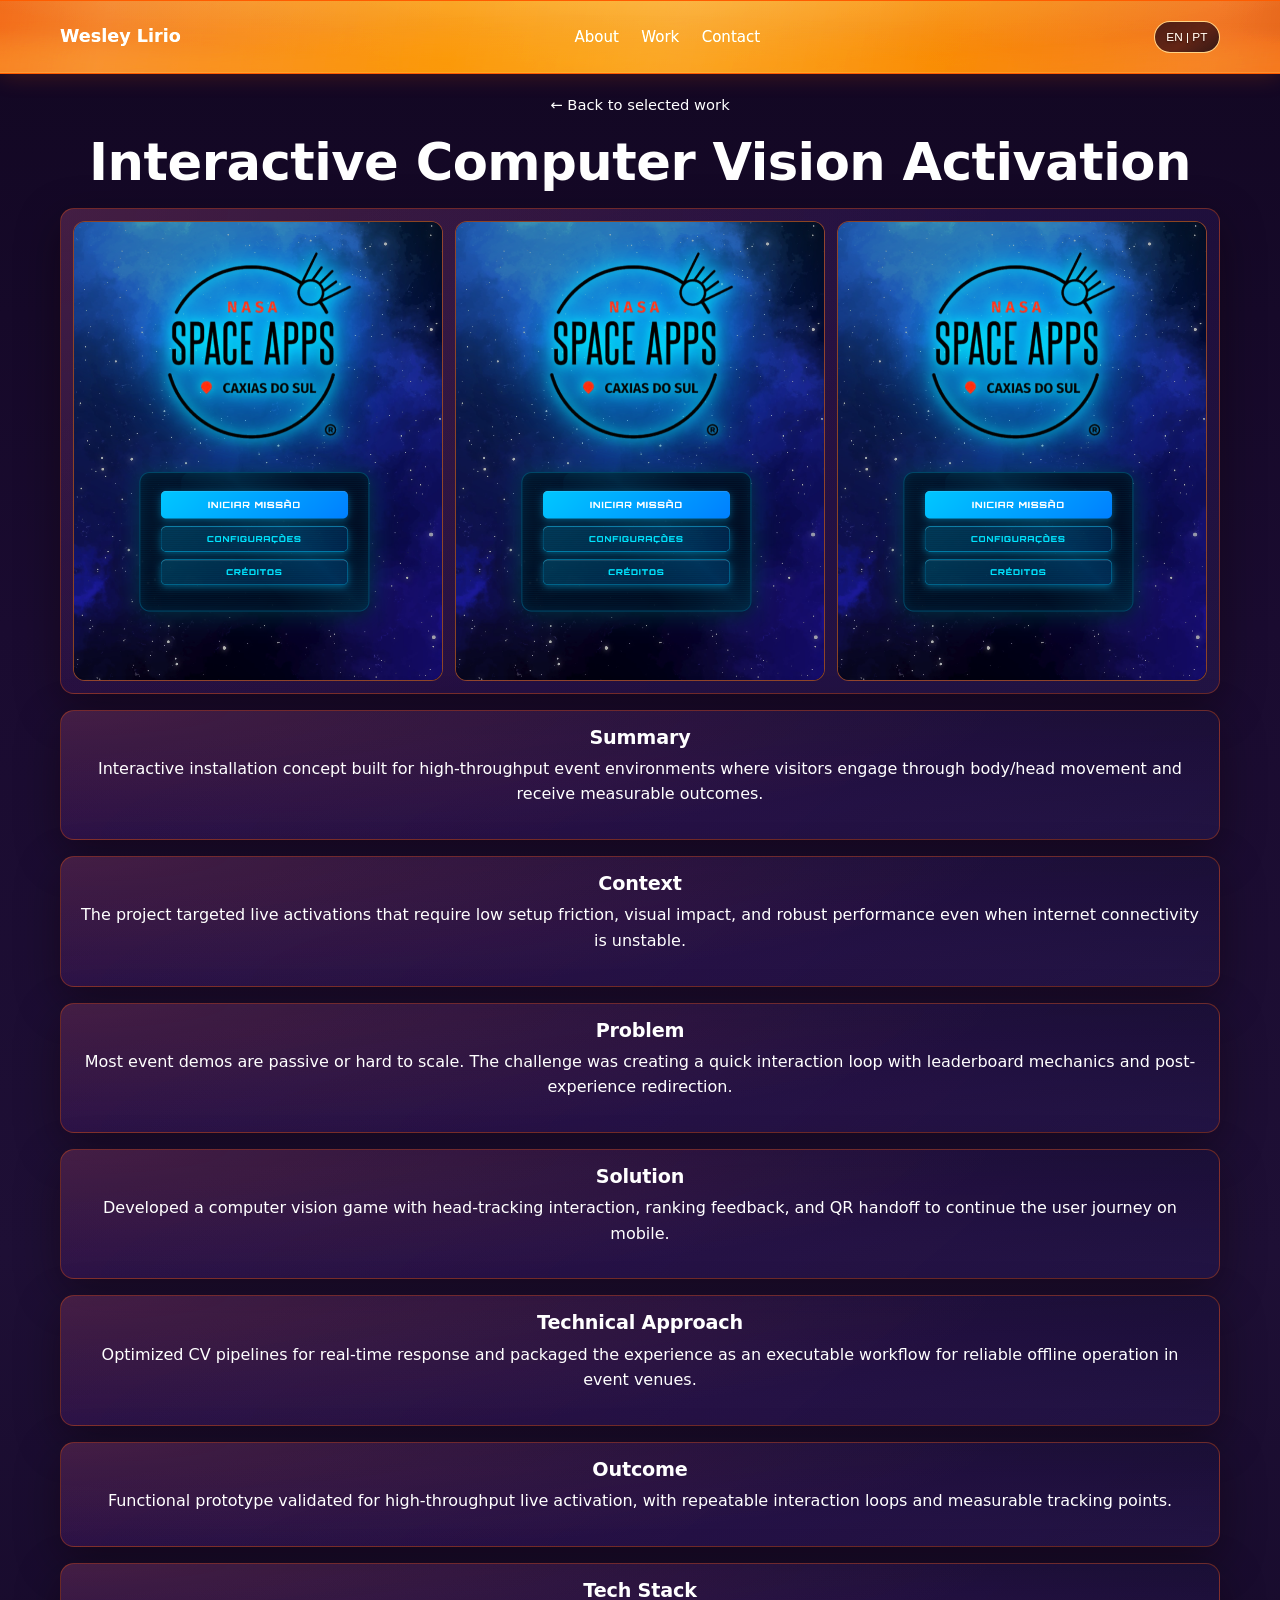
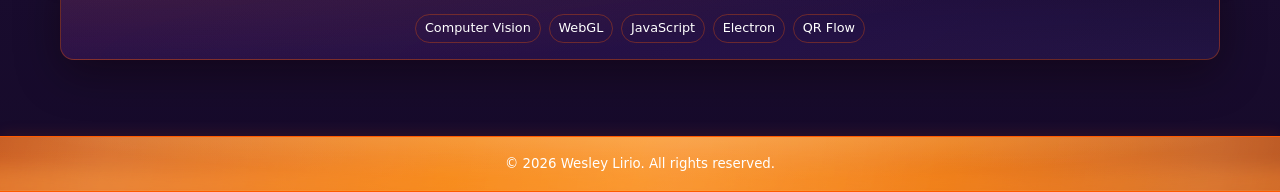
==== commit ea16c451: "Refine case studies, copy, and card layout" ====
--- a/projects/activation.html
+++ b/projects/activation.html
@@ -13,7 +13,7 @@
   <link rel="stylesheet" href="../styles.css">
 </head>
 <body>
-  <a class="skip-link" href="#main-content">Skip to content</a>
+  <a class="skip-link" href="#main-content" data-i18n="skip_to_content">Skip to content</a>
 
   <header class="site-header" id="top">
     <div class="container header-inner">
@@ -32,7 +32,7 @@
   </header>
 
   <main class="container section project-main" id="main-content">
-    <a class="back-link" href="../index.html#work" data-i18n="activation_back">? Back to selected work</a>
+    <a class="back-link" href="../index.html" data-i18n="activation_back">← Back to selected work</a>
 
     <header class="project-header">
       <h1 data-i18n="activation_title">Interactive Computer Vision Activation</h1>
@@ -50,7 +50,7 @@
           <source src="../assets/video/activation-reel-3.mp4" type="video/mp4">
         </video>
       </div>
-      <div class="video-placeholder">Video unavailable.</div>
+      <div class="video-placeholder" data-i18n="activation_media_unavailable">Video unavailable.</div>
     </section>
 
     <div class="project-grid">
--- a/styles.css
+++ b/styles.css
@@ -217,6 +217,18 @@
   }
 }
 
+@keyframes orangeBorderPulse {
+  0% {
+    border-color: rgba(255, 96, 14, 0.55);
+  }
+  50% {
+    border-color: rgba(255, 140, 44, 0.86);
+  }
+  100% {
+    border-color: rgba(255, 96, 14, 0.55);
+  }
+}
+
 @keyframes waveRoll {
   0% {
     transform: translateX(-10%) translateY(4%) scaleX(1.06) scaleY(0.94);
@@ -365,13 +377,14 @@
   margin-inline: auto;
   padding: 0.28rem 0.6rem;
   border-radius: 0.5rem;
-  border: 1px solid rgba(255, 90, 0, 0.34);
-  background:
-    radial-gradient(140% 190% at 0% 0%, rgba(255, 132, 44, 0.1) 0%, rgba(255, 132, 44, 0) 58%),
-    radial-gradient(180% 220% at 100% 100%, rgba(152, 84, 255, 0.08) 0%, rgba(152, 84, 255, 0) 62%),
-    linear-gradient(140deg, rgba(45, 17, 74, 0.9) 0%, rgba(33, 14, 61, 0.9) 52%, rgba(22, 13, 48, 0.92) 100%);
-  backdrop-filter: blur(6px);
-  box-shadow: 0 0 0 1px rgba(255, 90, 0, 0.18), 0 6px 18px rgba(8, 7, 20, 0.24);
+  border: 1px solid rgba(255, 140, 44, 0.42);
+  background:
+    linear-gradient(180deg, rgba(12, 6, 22, 0.08), rgba(12, 6, 22, 0.02)),
+    radial-gradient(140% 190% at 0% 0%, rgba(255, 132, 44, 0.12) 0%, rgba(255, 132, 44, 0) 58%),
+    radial-gradient(180% 220% at 100% 100%, rgba(152, 84, 255, 0.1) 0%, rgba(152, 84, 255, 0) 62%),
+    linear-gradient(140deg, rgba(28, 12, 48, 0.34) 0%, rgba(20, 10, 38, 0.28) 52%, rgba(13, 8, 28, 0.4) 100%);
+  backdrop-filter: blur(16px) saturate(1.15);
+  box-shadow: 0 0 0 1px rgba(255, 90, 0, 0.14), 0 8px 24px rgba(8, 7, 20, 0.18);
   text-shadow: 0 1px 2px rgba(0, 0, 0, 0.5);
 }
 
@@ -410,7 +423,9 @@
 .work-grid {
   display: grid;
   grid-template-columns: repeat(3, minmax(0, 1fr));
+  grid-auto-rows: 1fr;
   gap: 1rem;
+  align-items: stretch;
 }
 
 #work {
@@ -420,16 +435,37 @@
 }
 
 .work-card {
+  position: relative;
+  height: 100%;
+  display: flex;
+  flex-direction: column;
   border: 1px solid var(--border);
   border-radius: var(--radius);
   overflow: hidden;
   background:
+    linear-gradient(180deg, rgba(12, 6, 22, 0.08), rgba(12, 6, 22, 0.02)),
     radial-gradient(140% 190% at 0% 0%, rgba(255, 132, 44, 0.12) 0%, rgba(255, 132, 44, 0) 58%),
     radial-gradient(180% 220% at 100% 100%, rgba(152, 84, 255, 0.1) 0%, rgba(152, 84, 255, 0) 62%),
-    linear-gradient(140deg, rgba(44, 17, 74, 0.92) 0%, rgba(32, 14, 60, 0.92) 52%, rgba(21, 13, 46, 0.94) 100%);
+    linear-gradient(140deg, rgba(28, 12, 48, 0.34) 0%, rgba(20, 10, 38, 0.28) 52%, rgba(13, 8, 28, 0.4) 100%);
   box-shadow: var(--shadow);
   animation: orangeEdgePulse 5.6s ease-in-out infinite;
-  filter: saturate(1.01) brightness(1.01);
+  backdrop-filter: blur(16px) saturate(1.15);
+  filter: saturate(1.04) brightness(1.03);
+  isolation: isolate;
+}
+
+.work-card::before {
+  content: "";
+  position: absolute;
+  inset: 1px;
+  border-radius: calc(var(--radius) - 1px);
+  pointer-events: none;
+  background:
+    radial-gradient(90% 72% at 16% 10%, rgba(255, 182, 92, 0.12) 0%, rgba(255, 182, 92, 0) 58%),
+    radial-gradient(76% 68% at 86% 100%, rgba(172, 108, 255, 0.1) 0%, rgba(172, 108, 255, 0) 62%),
+    linear-gradient(180deg, rgba(255, 255, 255, 0.04), rgba(255, 255, 255, 0));
+  opacity: 0.92;
+  z-index: 0;
 }
 
 .work-card:hover,
@@ -440,14 +476,16 @@
 
 .card-link-wrap {
   display: block;
+  position: relative;
+  z-index: 1;
 }
 
 .media-wrap {
   position: relative;
   aspect-ratio: 16 / 9;
   background:
-    radial-gradient(120% 160% at 20% 10%, rgba(255, 144, 58, 0.26) 0%, rgba(255, 144, 58, 0) 56%),
-    linear-gradient(120deg, rgba(138, 58, 28, 0.92), rgba(86, 36, 34, 0.94), rgba(52, 21, 44, 0.96));
+    radial-gradient(120% 160% at 20% 10%, rgba(255, 144, 58, 0.3) 0%, rgba(255, 144, 58, 0) 56%),
+    linear-gradient(120deg, rgba(138, 58, 28, 0.8), rgba(86, 36, 34, 0.78), rgba(52, 21, 44, 0.82));
   overflow: hidden;
 }
 
@@ -498,21 +536,34 @@
   padding: 0.9rem;
   text-align: center;
   background:
-    radial-gradient(140% 190% at 0% 0%, rgba(255, 132, 44, 0.1) 0%, rgba(255, 132, 44, 0) 58%),
-    radial-gradient(180% 220% at 100% 100%, rgba(152, 84, 255, 0.08) 0%, rgba(152, 84, 255, 0) 62%),
-    linear-gradient(140deg, rgba(45, 17, 74, 0.93) 0%, rgba(33, 14, 61, 0.93) 52%, rgba(22, 13, 48, 0.95) 100%);
+    linear-gradient(180deg, rgba(12, 6, 22, 0.08), rgba(12, 6, 22, 0.02)),
+    radial-gradient(140% 190% at 0% 0%, rgba(255, 132, 44, 0.12) 0%, rgba(255, 132, 44, 0) 58%),
+    radial-gradient(180% 220% at 100% 100%, rgba(152, 84, 255, 0.1) 0%, rgba(152, 84, 255, 0) 62%),
+    linear-gradient(140deg, rgba(28, 12, 48, 0.34) 0%, rgba(20, 10, 38, 0.28) 52%, rgba(13, 8, 28, 0.4) 100%);
   display: flex;
   flex-direction: column;
-  min-height: 254px;
+  align-items: center;
+  flex: 1 1 auto;
+  min-height: 266px;
+  border-top: 1px solid rgba(255, 140, 44, 0.24);
+  box-shadow: inset 0 1px 0 rgba(255, 255, 255, 0.03);
+  backdrop-filter: blur(16px) saturate(1.15);
 }
 
 .card-body h3 {
   font-size: 1.05rem;
-  margin-bottom: 0.5rem;
-  min-height: 2.3rem;
-  display: flex;
+  margin: 0;
+  height: 4.4rem;
+  display: -webkit-box;
   align-items: center;
-  justify-content: center;
+  line-height: 1.25;
+  overflow: hidden;
+  text-wrap: balance;
+  white-space: pre-line;
+  width: min(100%, 15rem);
+  text-align: center;
+  -webkit-line-clamp: 2;
+  -webkit-box-orient: vertical;
 }
 
 .card-body p {
@@ -522,29 +573,55 @@
 }
 
 .card-body ul {
-  margin: 0.1rem auto 0.35rem;
+  margin: 0 auto;
   padding-left: 0;
-  text-align: center;
-  list-style-position: inside;
-  width: 100%;
-  min-height: 6.5rem;
+  list-style: none;
+  width: fit-content;
+  max-width: min(100%, 15rem);
+  height: 6.9rem;
   color: #ffffff;
   font-size: 0.86rem;
+  display: flex;
+  flex-direction: column;
+  justify-content: flex-start;
+  gap: 0.35rem;
+  text-align: left;
 }
 
 .card-body li {
-  margin-bottom: 0.38rem;
+  margin: 0;
+  display: flex;
+  align-items: flex-start;
+  justify-content: flex-start;
+  line-height: 1.3;
+  gap: 0.45rem;
+  text-wrap: pretty;
+}
+
+.card-body li::before {
+  content: "";
+  width: 0.3rem;
+  height: 0.3rem;
+  border-radius: 999px;
+  flex: 0 0 0.3rem;
+  margin-top: 0.35rem;
+  background: rgba(255, 186, 110, 0.88);
+  box-shadow: 0 0 8px rgba(255, 140, 44, 0.28);
+}
+
+.work-card--tender .card-body ul {
+  max-width: min(100%, 13.9rem);
 }
 
 .tags {
   display: flex;
   flex-wrap: wrap;
   gap: 0.5rem;
-  margin-top: 0;
-  margin-bottom: 0.35rem;
+  margin: 0.35rem auto 0;
   justify-content: center;
   align-items: center;
-  min-height: 2rem;
+  width: min(100%, 15rem);
+  min-height: 2.5rem;
 }
 
 .tags span {
@@ -565,7 +642,7 @@
   color: #ffffff;
   font-size: 0.92rem;
   font-weight: 600;
-  margin-top: 0.12rem;
+  margin-top: auto;
   width: calc(100% + 1.8rem);
   margin-left: -0.9rem;
   margin-right: -0.9rem;
@@ -605,12 +682,13 @@
   border: 1px solid rgba(255, 126, 30, 0.46);
   border-radius: 14px;
   background:
-    radial-gradient(140% 190% at 0% 0%, rgba(255, 132, 44, 0.2) 0%, rgba(255, 132, 44, 0) 56%),
-    radial-gradient(180% 220% at 100% 100%, rgba(152, 84, 255, 0.18) 0%, rgba(152, 84, 255, 0) 60%),
-    linear-gradient(140deg, rgba(52, 18, 84, 0.9) 0%, rgba(38, 15, 70, 0.9) 52%, rgba(24, 13, 52, 0.92) 100%);
-  box-shadow: 0 0 0 1px rgba(255, 124, 36, 0.34), 0 0 30px rgba(255, 124, 36, 0.24);
-  backdrop-filter: blur(3px);
-  filter: saturate(1.12) brightness(1.08);
+    linear-gradient(180deg, rgba(12, 6, 22, 0.08), rgba(12, 6, 22, 0.02)),
+    radial-gradient(140% 190% at 0% 0%, rgba(255, 132, 44, 0.12) 0%, rgba(255, 132, 44, 0) 58%),
+    radial-gradient(180% 220% at 100% 100%, rgba(152, 84, 255, 0.1) 0%, rgba(152, 84, 255, 0) 62%),
+    linear-gradient(140deg, rgba(28, 12, 48, 0.34) 0%, rgba(20, 10, 38, 0.28) 52%, rgba(13, 8, 28, 0.4) 100%);
+  box-shadow: 0 0 0 1px rgba(255, 90, 0, 0.14), 0 8px 24px rgba(8, 7, 20, 0.18);
+  backdrop-filter: blur(16px) saturate(1.15);
+  filter: none;
   animation: contactPanelDrift 6.6s ease-in-out infinite alternate;
 }
 
@@ -744,6 +822,8 @@
 
 .project-main {
   padding-top: 1.2rem;
+  display: grid;
+  gap: 1rem;
 }
 
 .back-link {
@@ -756,8 +836,7 @@
 }
 
 .project-header {
-  margin-top: 1.5rem;
-  margin-bottom: 2rem;
+  margin: 0;
 }
 
 .project-header h1 {
@@ -786,14 +865,14 @@
   border-radius: var(--radius);
   padding: 1rem;
   text-align: center;
-  animation: orangeEdgePulse 5.6s ease-in-out infinite;
+  animation: orangeBorderPulse 5.6s ease-in-out infinite;
   box-shadow: var(--shadow);
 }
 
 .project-block:hover,
 .project-block:focus-within {
   border-color: var(--border-hot);
-  box-shadow: 0 0 0 1px rgba(255, 90, 0, 0.32), 0 0 22px rgba(255, 90, 0, 0.18);
+  box-shadow: var(--shadow);
 }
 
 .project-block h2 {
@@ -815,7 +894,7 @@
   padding: 0.2rem 0.55rem;
   font-size: 0.8rem;
   color: #ffffff;
-  animation: orangeEdgePulse 5.6s ease-in-out infinite;
+  animation: orangeBorderPulse 5.6s ease-in-out infinite;
 }
 
 .video-placeholder {
@@ -950,8 +1029,7 @@
 .project-carousel-block {
   display: grid;
   gap: 0.8rem;
-  max-width: 860px;
-  margin-inline: auto;
+  width: 100%;
 }
 
 .project-carousel-figure {
@@ -1006,16 +1084,18 @@
 
 @media (max-width: 980px) {
   .header-inner {
-    grid-template-columns: 1fr auto;
+    grid-template-columns: 1fr;
     grid-template-areas:
-      "brand lang"
-      "nav nav";
+      "brand"
+      "nav";
     gap: 0.6rem;
-    padding: 0.5rem 0 0.7rem;
+    padding: 2.2rem 0 0.7rem;
   }
 
   .brand {
     grid-area: brand;
+    justify-self: center;
+    text-align: center;
   }
 
   nav {
@@ -1023,12 +1103,13 @@
   }
 
   .lang-toggle {
-    grid-area: lang;
-    justify-self: end;
+    position: absolute;
+    top: 0.5rem;
+    right: 0;
   }
 
   .nav-list {
-    justify-content: flex-start;
+    justify-content: center;
     flex-wrap: wrap;
   }
 
